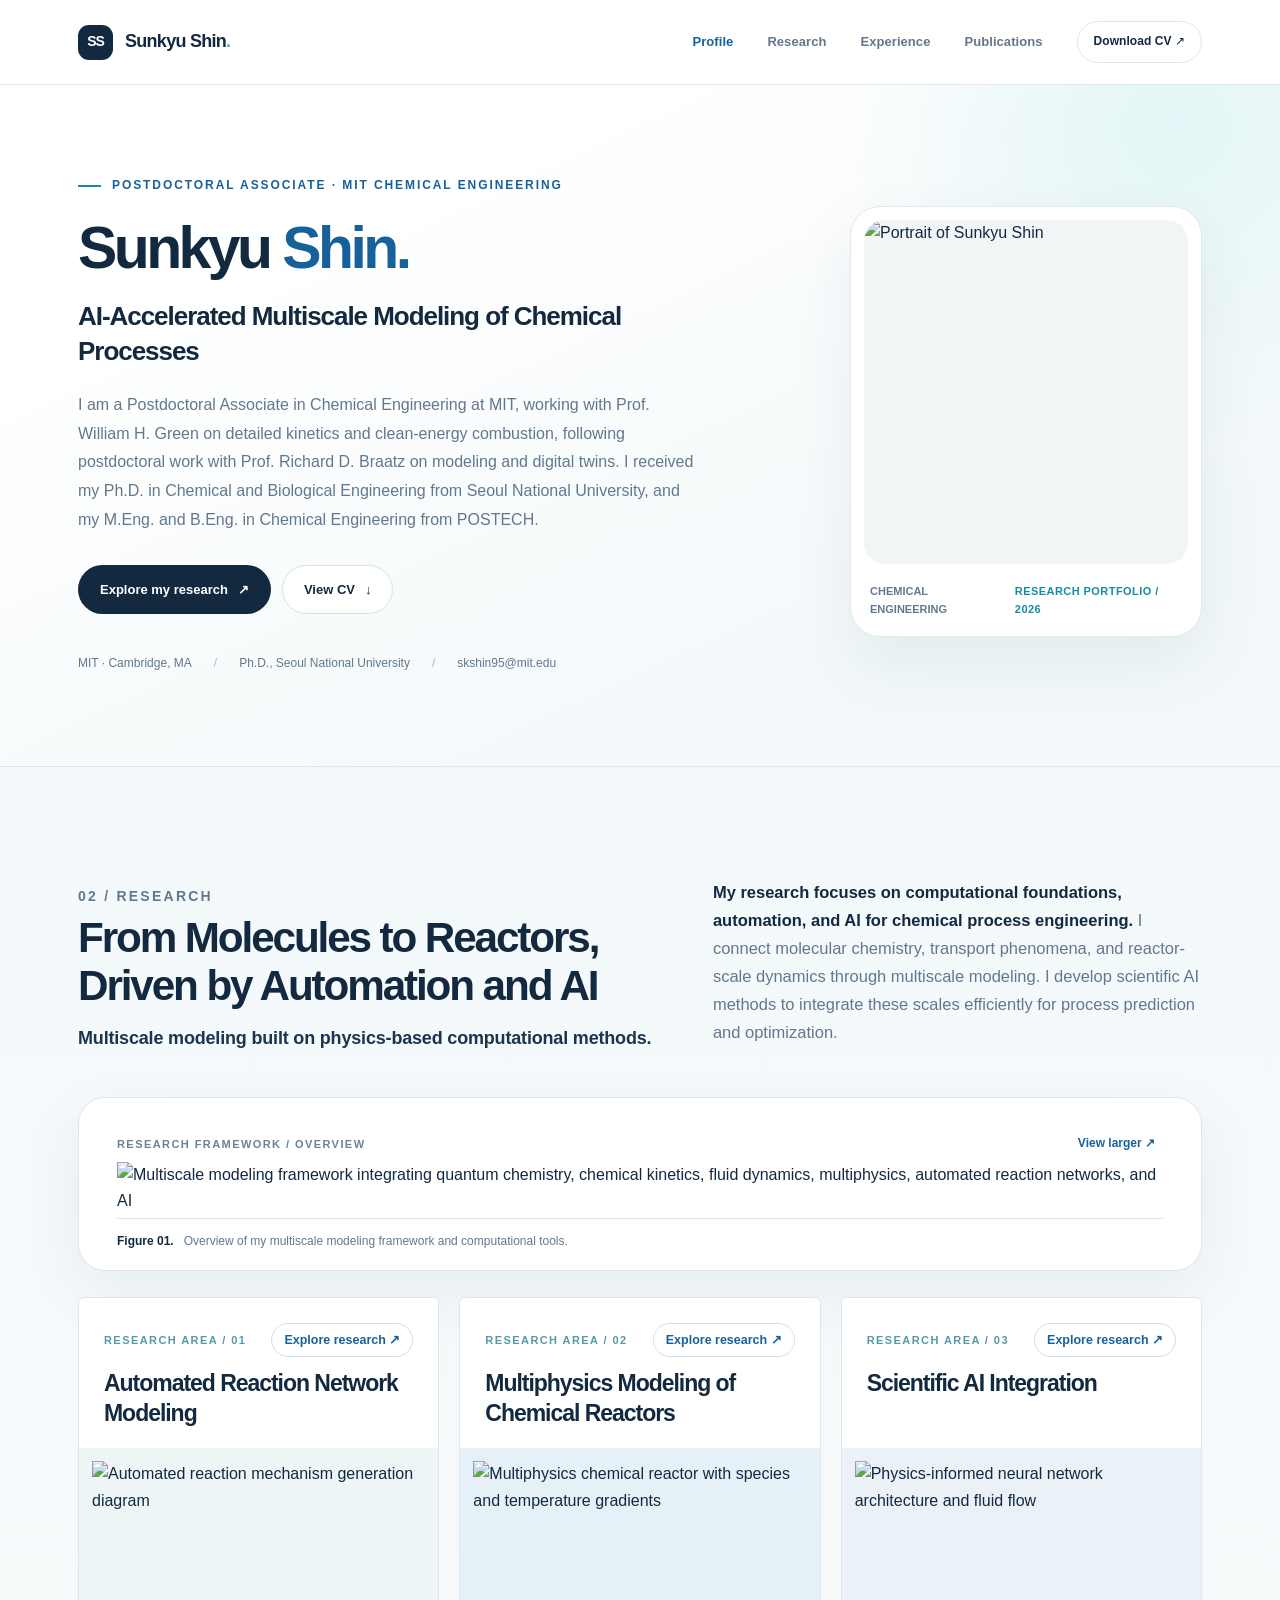
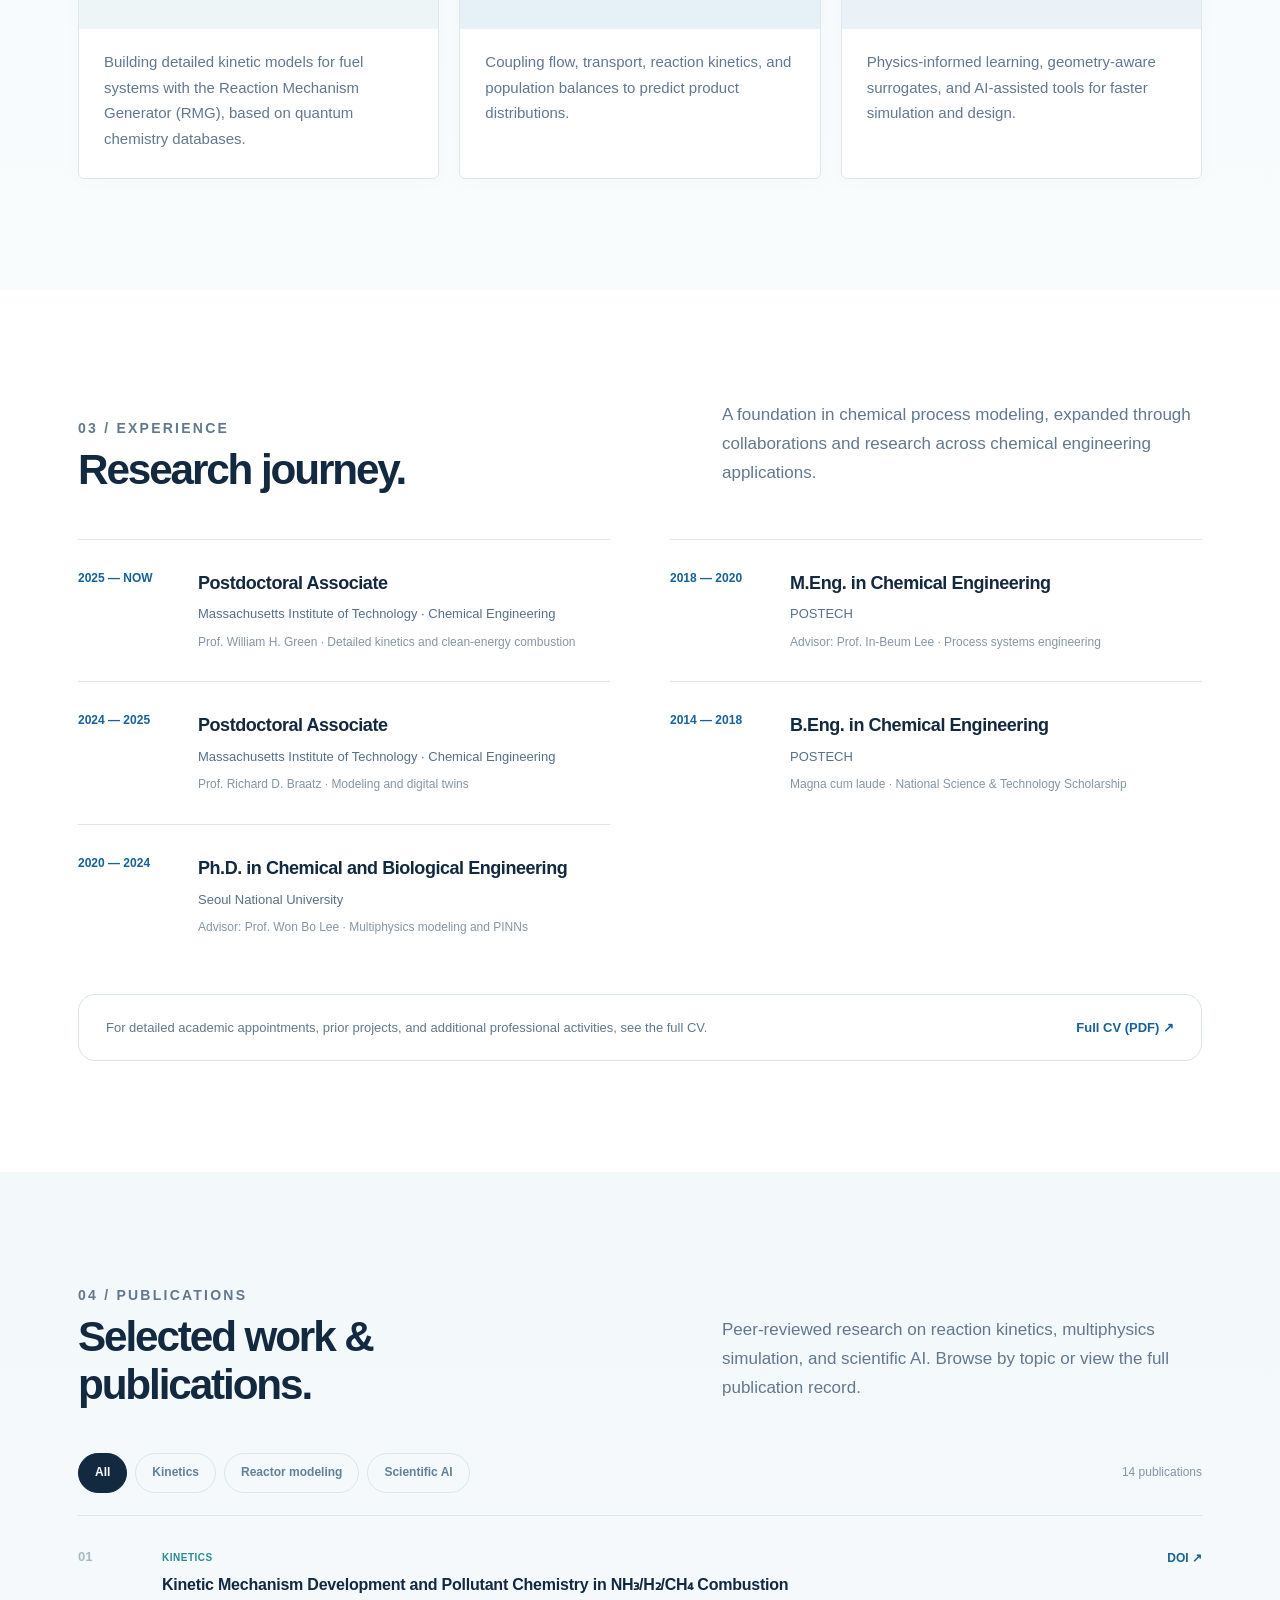
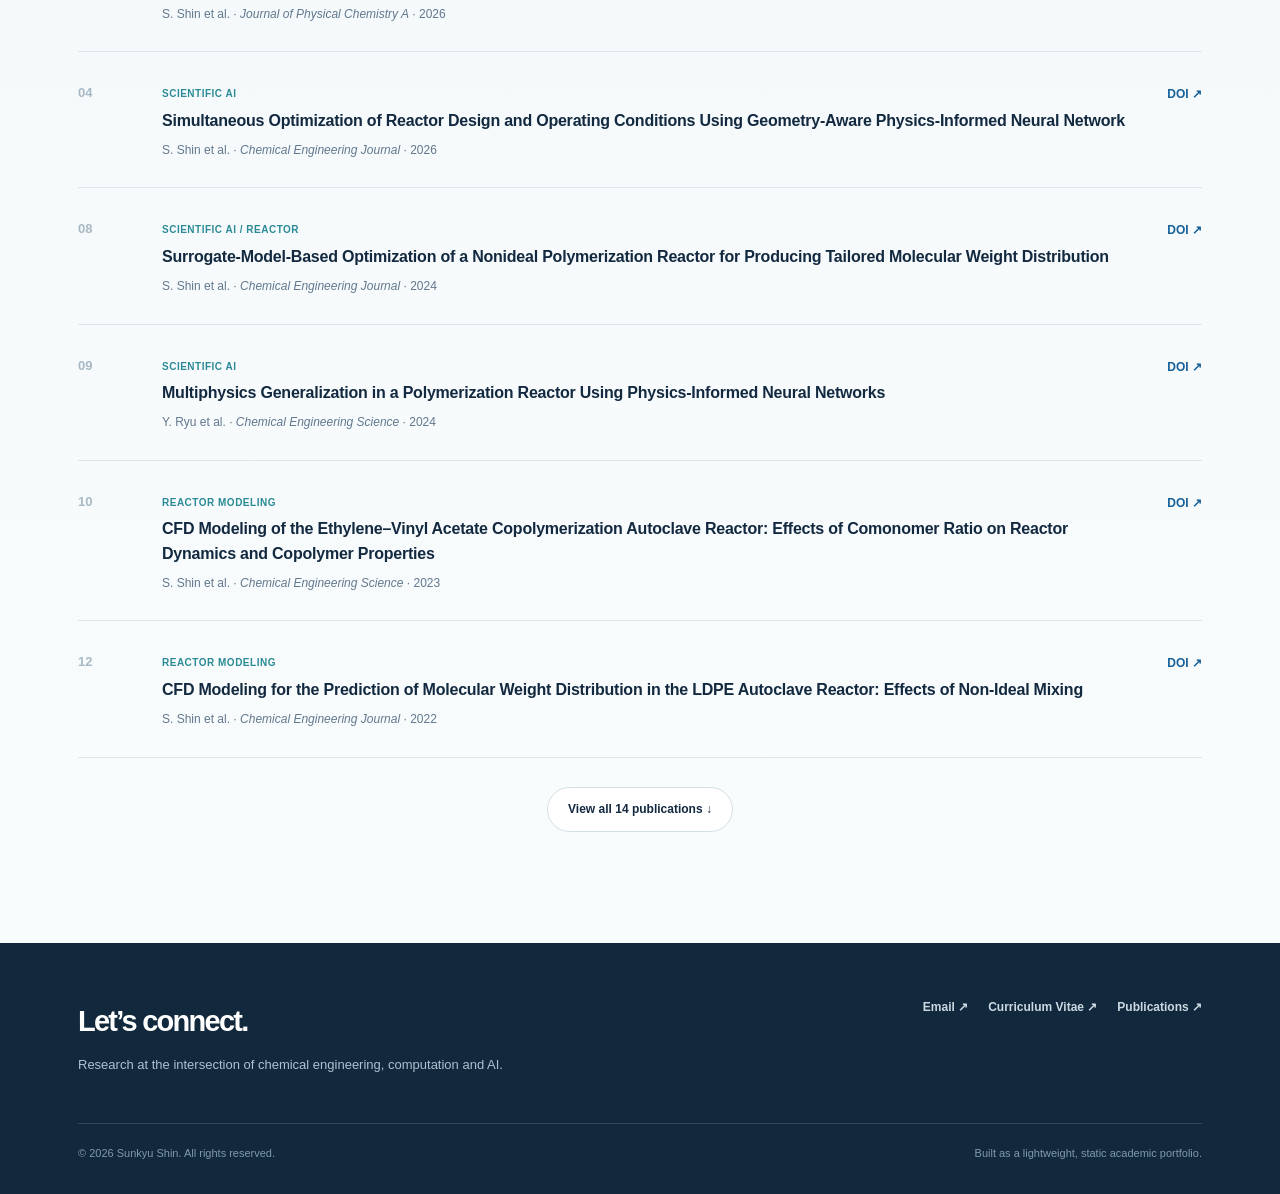
==== index.html @ c22b660a "Add pollutant prediction and reaction pathway analysis to ammonia application Co-Authored-By: Claude" ====
<!DOCTYPE html>
<html lang="en">
  <head>
    <meta charset="UTF-8">
    <meta name="viewport" content="width=device-width, initial-scale=1.0">
    <meta name="theme-color" content="#ffffff">
    <meta name="description" content="Sunkyu Shin - chemical engineering postdoctoral researcher at MIT. Multiscale modeling, kinetics, reactors, physics-informed AI.">
    <title>Research Portfolio | Sunkyu Shin</title>
    <link rel="icon" type="image/svg+xml" href="assets/favicon.svg">
    <link rel="stylesheet" href="css/style.css?v=20261022d">
  </head>
  <body>
    <header class="site-header">
      <div class="shell nav-wrap">
        <a href="index.html#profile" class="brand" aria-label="Sunkyu Shin - home">
          <span class="brand-mark">
            SS
          </span>
          <span>Sunkyu Shin<span style="color:#65a5b2">.</span></span>
        </a>
        <button class="menu-btn" aria-label="Open navigation" aria-expanded="false" aria-controls="main-nav">
          ☰
        </button>
        <nav class="header-nav" id="main-nav" aria-label="Main navigation">
          <a href="#profile" aria-label="Profile">Profile</a>
          <a href="#research" aria-label="Research">Research</a>
          <a href="#experience" aria-label="Experience">Experience</a>
          <a href="#publications" aria-label="Publications">Publications</a>
          <a class="nav-ext" href="assets/Sunkyu_Shin_CV.pdf" target="_blank" rel="noopener">Download CV ↗</a>
        </nav>
      </div>
    </header>
    <main>
      <section class="hero" id="profile">
        <div class="shell hero-grid">
          <div class="hero-content reveal">
            <div class="eyebrow">Postdoctoral Associate · MIT Chemical Engineering</div>
            <h1>Sunkyu <span>Shin.</span></h1>
            <p class="hero-subtitle">AI-Accelerated Multiscale Modeling of Chemical Processes</p>
            <p class="hero-summary">I am a Postdoctoral Associate in Chemical Engineering at MIT, working with Prof. William H. Green on detailed kinetics and clean-energy combustion, following postdoctoral work with Prof. Richard D. Braatz on modeling and digital twins. I received my Ph.D. in Chemical and Biological Engineering from Seoul National University, and my M.Eng. and B.Eng. in Chemical Engineering from POSTECH.</p>
            <div class="hero-actions">
              <a class="btn btn-primary" href="#research">Explore my research <span aria-hidden="true">↗</span></a>
              <a class="btn btn-secondary" href="assets/Sunkyu_Shin_CV.pdf" target="_blank" rel="noopener">View CV <span aria-hidden="true">↓</span></a>
            </div>
            <div class="hero-bottom">
              <span>MIT · Cambridge, MA</span>
              <span>Ph.D., Seoul National University</span>
              <span><a href="mailto:skshin95@mit.edu">skshin95@mit.edu</a></span>
            </div>
          </div>
          <div class="profile-frame reveal">
            <img src="assets/profile.jpg" alt="Portrait of Sunkyu Shin">
            <div class="profile-plate">
              <span>CHEMICAL ENGINEERING</span>
              <strong>RESEARCH PORTFOLIO / 2026</strong>
            </div>
          </div>
        </div>
      </section>
      <section class="section section-mist" id="research">
        <div class="shell">
          <div class="section-head research-head reveal">
            <div>
              <p class="section-kicker">02 / Research</p>
              <h2>From Molecules to Reactors,<br>Driven by Automation and AI</h2>
              <p class="section-subtitle">Multiscale modeling built on physics-based computational methods.</p>
            </div>
            <p><strong>My research focuses on computational foundations, automation, and AI for chemical process engineering.</strong> I connect molecular chemistry, transport phenomena, and reactor-scale dynamics through multiscale modeling. I develop scientific AI methods to integrate these scales efficiently for process prediction and optimization.</p>
          </div>
          <div class="framework-panel reveal">
            <div class="framework-top">
              <span>Research framework / Overview</span>
              <button class="zoom-figure" type="button" aria-label="Enlarge research framework figure">View larger ↗</button>
            </div>
            <img src="assets/research-framework.png" alt="Multiscale modeling framework integrating quantum chemistry, chemical kinetics, fluid dynamics, multiphysics, automated reaction networks, and AI" loading="lazy">
            <div class="framework-caption">
              <b>Figure 01.</b>
              <span>Overview of my multiscale modeling framework and computational tools.</span>
            </div>
          </div>
          <div class="research-grid">
            <a class="research-card reveal" href="research-kinetics.html">
              <div class="research-card-head">
                <div class="card-top">
                  <span class="area-number">RESEARCH AREA / 01</span>
                  <span class="card-link">Explore research <span aria-hidden="true">↗</span></span>
                </div>
                <h3>Automated Reaction Network Modeling</h3>
              </div>
              <div class="research-art">
                <img src="assets/kinetics-thumb.png?v=20261017" alt="Automated reaction mechanism generation diagram" loading="lazy">
              </div>
              <div class="research-card-content">
                <p>Building detailed kinetic models for fuel systems with the Reaction Mechanism Generator (RMG), based on quantum chemistry databases.</p>
              </div>
            </a>
            <a class="research-card reveal" href="research-reactors.html">
              <div class="research-card-head">
                <div class="card-top">
                  <span class="area-number">RESEARCH AREA / 02</span>
                  <span class="card-link">Explore research <span aria-hidden="true">↗</span></span>
                </div>
                <h3>Multiphysics Modeling of Chemical Reactors</h3>
              </div>
              <div class="research-art reactor">
                <img src="assets/reactor-thumb.png?v=20261017" alt="Multiphysics chemical reactor with species and temperature gradients" loading="lazy">
              </div>
              <div class="research-card-content">
                <p>Coupling flow, transport, reaction kinetics, and population balances to predict product distributions.</p>
              </div>
            </a>
            <a class="research-card reveal" href="research-ai.html">
              <div class="research-card-head">
                <div class="card-top">
                  <span class="area-number">RESEARCH AREA / 03</span>
                  <span class="card-link">Explore research <span aria-hidden="true">↗</span></span>
                </div>
                <h3>Scientific AI Integration</h3>
              </div>
              <div class="research-art ai">
                <img src="assets/ai-thumb.png" alt="Physics-informed neural network architecture and fluid flow" loading="lazy">
              </div>
              <div class="research-card-content">
                <p>Physics-informed learning, geometry-aware surrogates, and AI-assisted tools for faster simulation and design.</p>
              </div>
            </a>
          </div>
        </div>
      </section>
      <section class="section section-white" id="experience">
        <div class="shell">
          <div class="section-head reveal">
            <div>
              <p class="section-kicker">03 / Experience</p>
              <h2>Research journey.</h2>
            </div>
            <p>A foundation in chemical process modeling, expanded through collaborations and research across chemical engineering applications.</p>
          </div>
          <div class="timeline">
            <div>
              <article class="timeline-entry reveal">
                <div class="timeline-year">2025 — NOW</div>
                <div>
                  <h3 class="timeline-title">Postdoctoral Associate</h3>
                  <p class="timeline-place">Massachusetts Institute of Technology · Chemical Engineering</p>
                  <p class="timeline-detail">Prof. William H. Green · Detailed kinetics and clean-energy combustion</p>
                </div>
              </article>
              <article class="timeline-entry reveal">
                <div class="timeline-year">2024 — 2025</div>
                <div>
                  <h3 class="timeline-title">Postdoctoral Associate</h3>
                  <p class="timeline-place">Massachusetts Institute of Technology · Chemical Engineering</p>
                  <p class="timeline-detail">Prof. Richard D. Braatz · Modeling and digital twins</p>
                </div>
              </article>
              <article class="timeline-entry reveal">
                <div class="timeline-year">2020 — 2024</div>
                <div>
                  <h3 class="timeline-title">Ph.D. in Chemical and Biological Engineering</h3>
                  <p class="timeline-place">Seoul National University</p>
                  <p class="timeline-detail">Advisor: Prof. Won Bo Lee · Multiphysics modeling and PINNs</p>
                </div>
              </article>
            </div>
            <div>
              <article class="timeline-entry reveal">
                <div class="timeline-year">2018 — 2020</div>
                <div>
                  <h3 class="timeline-title">M.Eng. in Chemical Engineering</h3>
                  <p class="timeline-place">POSTECH</p>
                  <p class="timeline-detail">Advisor: Prof. In-Beum Lee · Process systems engineering</p>
                </div>
              </article>
              <article class="timeline-entry reveal">
                <div class="timeline-year">2014 — 2018</div>
                <div>
                  <h3 class="timeline-title">B.Eng. in Chemical Engineering</h3>
                  <p class="timeline-place">POSTECH</p>
                  <p class="timeline-detail">Magna cum laude · National Science &amp; Technology Scholarship</p>
                </div>
              </article>
            </div>
          </div>
          <div class="timeline-note reveal">
            <p>For detailed academic appointments, prior projects, and additional professional activities, see the full CV.</p>
            <a class="text-link" href="assets/Sunkyu_Shin_CV.pdf" target="_blank" rel="noopener">Full CV (PDF) ↗</a>
          </div>
        </div>
      </section>
      <section class="section section-mist" id="publications">
        <div class="shell">
          <div class="section-head reveal">
            <div>
              <p class="section-kicker">04 / Publications</p>
              <h2>Selected work &amp;<br>publications.</h2>
            </div>
            <p>Peer-reviewed research on reaction kinetics, multiphysics simulation, and scientific AI. Browse by topic or view the full publication record.</p>
          </div>
          <div class="pub-toolbar reveal">
            <div class="pub-filters" aria-label="Filter publications">
              <button class="filter-btn active" data-filter="all" aria-pressed="true">All</button>
              <button class="filter-btn" data-filter="kinetics" aria-pressed="false">Kinetics</button>
              <button class="filter-btn" data-filter="reactor" aria-pressed="false">Reactor modeling</button>
              <button class="filter-btn" data-filter="ai" aria-pressed="false">Scientific AI</button>
            </div>
            <span class="pub-count">14 publications</span>
          </div>
          <div class="pub-list">
            <article class="publication" data-category="kinetics" data-featured="true">
              <div class="pub-n">01</div>
              <div>
                <div class="pub-topic">Kinetics</div>
                <h3 class="pub-title">Kinetic Mechanism Development and Pollutant Chemistry in NH₃/H₂/CH₄ Combustion</h3>
                <p class="pub-meta">S. Shin et al. · <em>Journal of Physical Chemistry A</em> · 2026</p>
              </div>
              <a class="pub-doi" href="https://doi.org/10.1021/acs.jpca.6c04337" target="_blank" rel="noopener noreferrer" aria-label="DOI for publication 1">DOI ↗</a>
            </article>
            <article class="publication" data-category="reactor" data-featured="false">
              <div class="pub-n">02</div>
              <div>
                <div class="pub-topic">Reactor modeling</div>
                <h3 class="pub-title">Understanding Size Distributions during Lipid Nanoparticle Manufacturing through Mechanistic Modeling</h3>
                <p class="pub-meta">S. Mukherjee et al. · <em>ACS Omega</em> · 2026</p>
              </div>
              <a class="pub-doi" href="https://doi.org/10.1021/acsomega.6c00100" target="_blank" rel="noopener noreferrer" aria-label="DOI for publication 2">DOI ↗</a>
            </article>
            <article class="publication" data-category="kinetics" data-featured="false">
              <div class="pub-n">03</div>
              <div>
                <div class="pub-topic">Kinetics</div>
                <h3 class="pub-title">Detailed Kinetic Model for Combustion of NH₃/H₂ Blends</h3>
                <p class="pub-meta">Y.-C. Kao et al. · <em>Physical Chemistry Chemical Physics</em> · 2026</p>
              </div>
              <a class="pub-doi" href="https://doi.org/10.1039/d5cp04149j" target="_blank" rel="noopener noreferrer" aria-label="DOI for publication 3">DOI ↗</a>
            </article>
            <article class="publication" data-category="ai" data-featured="true">
              <div class="pub-n">04</div>
              <div>
                <div class="pub-topic">Scientific AI</div>
                <h3 class="pub-title">Simultaneous Optimization of Reactor Design and Operating Conditions Using Geometry-Aware Physics-Informed Neural Network</h3>
                <p class="pub-meta">S. Shin et al. · <em>Chemical Engineering Journal</em> · 2026</p>
              </div>
              <a class="pub-doi" href="https://doi.org/10.1016/j.cej.2025.171870" target="_blank" rel="noopener noreferrer" aria-label="DOI for publication 4">DOI ↗</a>
            </article>
            <article class="publication" data-category="reactor" data-featured="false">
              <div class="pub-n">05</div>
              <div>
                <div class="pub-topic">Reactor modeling</div>
                <h3 class="pub-title">End-to-End Digital Twin Software for Continuous mRNA Manufacturing</h3>
                <p class="pub-meta">M. A. Shahab et al. · <em>International Journal of Pharmaceutics</em> · 2025</p>
              </div>
              <a class="pub-doi" href="https://doi.org/10.1016/j.ijpharm.2025.126301" target="_blank" rel="noopener noreferrer" aria-label="DOI for publication 5">DOI ↗</a>
            </article>
            <article class="publication" data-category="reactor" data-featured="false">
              <div class="pub-n">06</div>
              <div>
                <div class="pub-topic">Reactor modeling</div>
                <h3 class="pub-title">Mechanistic Modeling of Lipid Nanoparticle (LNP) Precipitation via Population Balance Equations (PBEs)</h3>
                <p class="pub-meta">S. Shin et al. · <em>Chemical Engineering Journal</em> · 2025</p>
              </div>
              <a class="pub-doi" href="https://doi.org/10.1016/j.cej.2025.167786" target="_blank" rel="noopener noreferrer" aria-label="DOI for publication 6">DOI ↗</a>
            </article>
            <article class="publication" data-category="reactor" data-featured="false">
              <div class="pub-n">07</div>
              <div>
                <div class="pub-topic">Reactor modeling</div>
                <h3 class="pub-title">Mechanistic Modeling of Lipid Nanoparticle Formation for the Delivery of Nucleic Acid Therapeutics</h3>
                <p class="pub-meta">P. K. Inguva et al. · <em>Biotechnology Advances</em> · 2025</p>
              </div>
              <a class="pub-doi" href="https://doi.org/10.1016/j.biotechadv.2025.108643" target="_blank" rel="noopener noreferrer" aria-label="DOI for publication 7">DOI ↗</a>
            </article>
            <article class="publication" data-category="ai reactor" data-featured="true">
              <div class="pub-n">08</div>
              <div>
                <div class="pub-topic">Scientific AI / Reactor</div>
                <h3 class="pub-title">Surrogate-Model-Based Optimization of a Nonideal Polymerization Reactor for Producing Tailored Molecular Weight Distribution</h3>
                <p class="pub-meta">S. Shin et al. · <em>Chemical Engineering Journal</em> · 2024</p>
              </div>
              <a class="pub-doi" href="https://doi.org/10.1016/j.cej.2024.152008" target="_blank" rel="noopener noreferrer" aria-label="DOI for publication 8">DOI ↗</a>
            </article>
            <article class="publication" data-category="ai" data-featured="true">
              <div class="pub-n">09</div>
              <div>
                <div class="pub-topic">Scientific AI</div>
                <h3 class="pub-title">Multiphysics Generalization in a Polymerization Reactor Using Physics-Informed Neural Networks</h3>
                <p class="pub-meta">Y. Ryu et al. · <em>Chemical Engineering Science</em> · 2024</p>
              </div>
              <a class="pub-doi" href="https://doi.org/10.1016/j.ces.2024.120385" target="_blank" rel="noopener noreferrer" aria-label="DOI for publication 9">DOI ↗</a>
            </article>
            <article class="publication" data-category="reactor" data-featured="true">
              <div class="pub-n">10</div>
              <div>
                <div class="pub-topic">Reactor modeling</div>
                <h3 class="pub-title">CFD Modeling of the Ethylene–Vinyl Acetate Copolymerization Autoclave Reactor: Effects of Comonomer Ratio on Reactor Dynamics and Copolymer Properties</h3>
                <p class="pub-meta">S. Shin et al. · <em>Chemical Engineering Science</em> · 2023</p>
              </div>
              <a class="pub-doi" href="https://doi.org/10.1016/j.ces.2022.118430" target="_blank" rel="noopener noreferrer" aria-label="DOI for publication 10">DOI ↗</a>
            </article>
            <article class="publication" data-category="systems" data-featured="false">
              <div class="pub-n">11</div>
              <div>
                <div class="pub-topic">Process systems</div>
                <h3 class="pub-title">Optimal Control of Polymer Grade Change in LDPE Autoclave Reactor Based on Nonlinear Model Predictive Control</h3>
                <p class="pub-meta">J. Park et al. · <em>ICCAS 2022</em> · 2022</p>
              </div>
              <span class="pub-doi">Conference</span>
            </article>
            <article class="publication" data-category="reactor" data-featured="true">
              <div class="pub-n">12</div>
              <div>
                <div class="pub-topic">Reactor modeling</div>
                <h3 class="pub-title">CFD Modeling for the Prediction of Molecular Weight Distribution in the LDPE Autoclave Reactor: Effects of Non-Ideal Mixing</h3>
                <p class="pub-meta">S. Shin et al. · <em>Chemical Engineering Journal</em> · 2022</p>
              </div>
              <a class="pub-doi" href="https://doi.org/10.1016/j.cej.2021.131829" target="_blank" rel="noopener noreferrer" aria-label="DOI for publication 12">DOI ↗</a>
            </article>
            <article class="publication" data-category="systems" data-featured="false">
              <div class="pub-n">13</div>
              <div>
                <div class="pub-topic">Process systems</div>
                <h3 class="pub-title">Techno-Economic Evaluation of Polygeneration System for Olefins and Power by Using Steel-Mill Off-Gases</h3>
                <p class="pub-meta">J.-K. Lee et al. · <em>Energy Conversion and Management</em> · 2020</p>
              </div>
              <a class="pub-doi" href="https://doi.org/10.1016/j.enconman.2020.113316" target="_blank" rel="noopener noreferrer" aria-label="DOI for publication 13">DOI ↗</a>
            </article>
            <article class="publication" data-category="systems" data-featured="false">
              <div class="pub-n">14</div>
              <div>
                <div class="pub-topic">Process systems</div>
                <h3 class="pub-title">Development and Techno-Economic Study of Methanol Production from Coke-Oven Gas Blended with Linz Donawitz Gas</h3>
                <p class="pub-meta">S. Shin et al. · <em>Energy</em> · 2020</p>
              </div>
              <a class="pub-doi" href="https://doi.org/10.1016/j.energy.2020.117506" target="_blank" rel="noopener noreferrer" aria-label="DOI for publication 14">DOI ↗</a>
            </article>
          </div>
          <div class="pub-actions">
            <button class="pub-more" type="button">View all 14 publications ↓</button>
          </div>
        </div>
      </section>
    </main>
    <div class="figure-modal" role="dialog" aria-label="Enlarged research overview" aria-hidden="true">
      <button class="modal-close" type="button" aria-label="Close enlarged figure">×</button>
      <img src="assets/research-framework.png" alt="Enlarged multiscale modeling framework">
    </div>
    <footer class="footer">
      <div class="shell">
        <div class="footer-grid">
          <div>
            <h3>Let’s connect.</h3>
            <p>Research at the intersection of chemical engineering, computation and AI.</p>
          </div>
          <div class="footer-links">
            <a href="mailto:skshin95@mit.edu">Email ↗</a>
            <a href="assets/Sunkyu_Shin_CV.pdf" target="_blank" rel="noopener">Curriculum Vitae ↗</a>
            <a href="index.html#publications">Publications ↗</a>
          </div>
        </div>
        <div class="footer-floor">
          <span>© 2026 Sunkyu Shin. All rights reserved.</span>
          <span>Built as a lightweight, static academic portfolio.</span>
        </div>
      </div>
    </footer>
    <script src="js/site.js?v=20261022d" defer></script>
  </body>
</html>
---- css/style.css ----
:root {
  --ink: #132940;
  --ink-2: #1b3551;
  --muted: #62788e;
  --line: #dce7ed;
  --accent: #17619b;
  --accent-2: #168ca5;
  --aqua: #dcf4f2;
  --paper: #ffffff;
  --base: #f8fbfc;
  --tint: #edf4f7;
  --radius: 22px;
  --shadow: 0 24px 64px rgba(26,55,83,.07);
  --font: Inter,ui-sans-serif,-apple-system,BlinkMacSystemFont,"Segoe UI",Roboto,Arial,sans-serif;
}

* {
  box-sizing: border-box;
}

html {
  scroll-behavior: smooth;
  scroll-padding-top: 95px;
}

body {
  font-family: var(--font);
  color: var(--ink);
  background: var(--base);
  margin: 0;
  line-height: 1.65;
  -webkit-font-smoothing: antialiased;
}

::selection {
  background: #b9e1f0;
  color: var(--ink);
}

img {
  max-width: 100%;
  display: block;
}

a {
  color: inherit;
  text-decoration: none;
}

button {
  font: inherit;
}

button,
a {
  -webkit-tap-highlight-color: transparent;
}

button:focus-visible,
a:focus-visible {
  outline: 3px solid #47abc4;
  outline-offset: 4px;
}

.shell {
  max-width: 1216px;
  margin: 0 auto;
  padding: 0 46px;
}

.thin-shell {
  max-width: 1000px;
  margin: auto;
}

.site-header {
  position: sticky;
  top: 0;
  z-index: 50;
  border-bottom: 1px solid rgba(210,225,234,.7);
  background: rgba(255,255,255,.9);
  backdrop-filter: blur(20px);
  -webkit-backdrop-filter: blur(20px);
}

.nav-wrap {
  min-height: 84px;
  display: flex;
  align-items: center;
  justify-content: space-between;
  gap: 30px;
}

.brand {
  display: flex;
  align-items: center;
  gap: 12px;
  white-space: nowrap;
  font-size: 18px;
  letter-spacing: -.04em;
  font-weight: 750;
}

.brand-mark {
  width: 35px;
  height: 35px;
  border-radius: 11px;
  background: var(--ink);
  color: #fff;
  display: grid;
  place-items: center;
  font-size: 14px;
  letter-spacing: -.08em;
}

.header-nav {
  display: flex;
  align-items: center;
  gap: 34px;
}

.header-nav>a {
  font-weight: 560;
  font-size: 13px;
  letter-spacing: .005em;
  color: #65768a;
  transition: color .2s;
}

.header-nav>a:hover,
.header-nav>a.active {
  color: var(--accent);
}

.header-nav>a.active {
  font-weight: 740;
}

.nav-ext {
  border: 1px solid var(--line);
  background: #fff;
  border-radius: 99px;
  padding: 10px 16px!important;
  font-size: 12px!important;
  color: var(--ink)!important;
}

.menu-btn {
  display: none;
  appearance: none;
  background: none;
  border: 1px solid var(--line);
  border-radius: 10px;
  width: 42px;
  height: 40px;
  align-items: center;
  justify-content: center;
  font-size: 23px;
  cursor: pointer;
}

.hero {
  position: relative;
  overflow: hidden;
  padding: 84px 0 92px;
  background: linear-gradient(155deg,#fff 22%,#f2f8fa 78%);
  border-bottom: 1px solid var(--line);
}

.hero:before {
  content: "";
  position: absolute;
  width: 660px;
  height: 660px;
  right: -225px;
  top: -290px;
  border-radius: 50%;
  background: radial-gradient(circle,#e3f5f6,transparent 70%);
  pointer-events: none;
}

.hero-grid {
  position: relative;
  display: grid;
  grid-template-columns: 1.36fr .78fr;
  gap: 80px;
  align-items: center;
}

.eyebrow {
  display: inline-flex;
  align-items: center;
  gap: 11px;
  color: var(--accent);
  font-size: 12px;
  letter-spacing: .16em;
  font-weight: 790;
  text-transform: uppercase;
}

.eyebrow:before {
  content: "";
  width: 23px;
  height: 2px;
  background: var(--accent-2);
  display: inline-block;
}

.hero h1 {
  font-size: clamp(44px,4.6vw,62px);
  letter-spacing: -.06em;
  font-weight: 800;
  line-height: 1.03;
  margin: 22px 0 20px;
}

.hero h1 span {
  display: inline;
  color: var(--accent);
}

.hero-subtitle {
  font-size: clamp(20px,2.1vw,26px);
  letter-spacing: -.04em;
  font-weight: 630;
  line-height: 1.35;
  max-width: 680px;
  margin: 0 0 22px;
}

.hero-summary {
  color: var(--muted);
  font-size: 16px;
  max-width: 620px;
  line-height: 1.8;
  margin: 0 0 30px;
}

.hero-actions {
  display: flex;
  flex-wrap: wrap;
  align-items: center;
  gap: 11px;
}

.btn {
  display: inline-flex;
  align-items: center;
  justify-content: center;
  gap: 10px;
  padding: 13px 21px;
  border-radius: 99px;
  font-weight: 680;
  font-size: 13px;
  border: 1px solid transparent;
  transition: transform .2s,background .2s,box-shadow .2s;
  cursor: pointer;
}

.btn:hover {
  transform: translateY(-2px);
}

.btn-primary {
  background: var(--ink);
  color: white;
}

.btn-primary:hover {
  background: #265271;
  box-shadow: 0 13px 24px #1a496820;
}

.btn-secondary {
  background: white;
  color: var(--ink);
  border-color: #d6e2e9;
}

.btn-secondary:hover {
  border-color: #9db9cb;
}

.profile-frame {
  position: relative;
  justify-self: end;
  width: 100%;
  max-width: 352px;
  border: 1px solid #e2e9e9;
  padding: 13px;
  background: white;
  border-radius: 30px;
  box-shadow: var(--shadow);
  transform: rotate(1deg);
}

.profile-frame:after {
  content: "";
  z-index: -1;
  position: absolute;
  inset: 22px -25px -26px 24px;
  border: 1px solid #bfdcd8;
  border-radius: 34px;
  transform: rotate(5deg);
}

.profile-frame img {
  aspect-ratio: 1/1.06;
  object-fit: cover;
  object-position: center 20%;
  width: 100%;
  border-radius: 21px;
  background: #f1f5f6;
}

.profile-plate {
  display: flex;
  justify-content: space-between;
  align-items: center;
  gap: 12px;
  font-size: 11px;
  padding: 18px 6px 5px;
  color: var(--muted);
  font-weight: 640;
}

.profile-plate strong {
  color: var(--accent-2);
  letter-spacing: .04em;
}

.hero-bottom {
  display: flex;
  gap: 22px;
  flex-wrap: wrap;
  margin-top: 40px;
  font-size: 12px;
  color: var(--muted);
}

.hero-bottom a:hover {
  color: var(--accent);
}

.hero-bottom span+span:before {
  content: "/";
  display: inline-block;
  margin-right: 22px;
  color: #a8bec9;
}

.section {
  padding: 111px 0;
}

.section-white {
  background: #fff;
}

.section-mist {
  background: linear-gradient(180deg,#f3f8fa 0%,#f9fcfd 100%);
}

.section-kicker {
  font-size: 11px;
  letter-spacing: .16em;
  text-transform: uppercase;
  font-weight: 850;
  color: var(--accent-2);
  margin: 0 0 18px;
}

.section-head {
  display: flex;
  justify-content: space-between;
  align-items: end;
  gap: 32px;
  margin-bottom: 45px;
}

.section-head h2,
.page-lead h1 {
  font-size: clamp(35px,4.2vw,59px);
  line-height: 1.13;
  letter-spacing: -.065em;
  margin: 0;
  font-weight: 780;
}

.section-head h2 {
  font-size: clamp(32px,3.3vw,46px);
  letter-spacing: -.05em;
}

.section-head > p {
  color: var(--muted);
  max-width: 480px;
  margin: 0 0 6px;
  font-size: 17px;
  line-height: 1.7;
}

.section-head > p strong {
  color: var(--ink);
  font-weight: 650;
}

.section-head .section-kicker {
  font-size: 14px;
  color: var(--muted);
  margin: 0 0 4px;
  line-height: 1.85;
}

.section-subtitle {
  font-size: 18px;
  line-height: 1.5;
  color: var(--ink-2);
  font-weight: 560;
  letter-spacing: -.01em;
  margin: 16px 0 0;
}

.research-head {
  display: grid;
  grid-template-columns: minmax(0,1.2fr) minmax(0,1fr);
  gap: 48px;
}

.research-head > p {
  max-width: none;
  font-size: 16.5px;
}

.text-link {
  font-weight: 700;
  color: var(--accent);
  font-size: 13px;
  display: inline-flex;
  gap: 7px;
  align-items: center;
}

.text-link:hover {
  text-decoration: underline;
  text-underline-offset: 5px;
}

.framework-panel {
  background: #fff;
  border: 1px solid var(--line);
  border-radius: 27px;
  box-shadow: var(--shadow);
  padding: 28px 38px 18px;
  margin: 32px 0 26px;
  overflow: hidden;
}

.framework-panel img {
  width: 100%;
  max-height: 730px;
  object-fit: contain;
}

.framework-top {
  display: flex;
  justify-content: space-between;
  align-items: center;
  font-size: 11px;
  letter-spacing: .13em;
  color: #698398;
  font-weight: 800;
  text-transform: uppercase;
}

.zoom-figure {
  background: transparent;
  border: 0;
  color: var(--accent);
  font: inherit;
  font-size: 12px;
  cursor: pointer;
  letter-spacing: 0;
  text-transform: none;
  font-weight: 760;
  padding: 8px;
}

.framework-caption {
  border-top: 1px solid var(--line);
  padding-top: 13px;
  color: var(--muted);
  font-size: 12px;
  margin-top: 3px;
  display: flex;
  gap: 10px;
}

.framework-caption b {
  color: var(--ink);
}

.research-grid {
  display: grid;
  grid-template-columns: repeat(3,minmax(0,1fr));
  gap: 20px;
}

.research-card {
  min-height: 440px;
  background: #fff;
  border: 1px solid #dce8ec;
  border-radius: 6px;
  overflow: hidden;
  position: relative;
  box-shadow: 0 4px 19px rgba(35,73,89,.02);
  display: flex;
  flex-direction: column;
  transition: transform .23s,box-shadow .23s,border-color .23s;
}

@supports (grid-template-rows: subgrid) {
  /* line up the images across cards even when titles wrap differently */
  .research-card {
    display: grid;
    grid-row: span 3;
    grid-template-rows: subgrid;
    row-gap: 0;
  }
}

.research-card:hover {
  transform: translateY(-7px);
  box-shadow: 0 23px 48px rgba(21,66,99,.11);
  border-color: #b8d3df;
}

.card-top {
  display: flex;
  justify-content: space-between;
  align-items: center;
  gap: 10px;
}

.card-link {
  flex-shrink: 0;
  font-size: 12.5px;
  font-weight: 760;
  color: var(--accent);
  border: 1px solid #cce0e5;
  border-radius: 999px;
  padding: 6px 12px;
  background: #fff;
  transition: background .2s,color .2s,border-color .2s;
}

.research-card:hover .card-link {
  background: var(--ink);
  color: #fff;
  border-color: var(--ink);
}

.research-card-head {
  padding: 25px 25px 20px;
}

.research-art {
  height: 181px;
  background: #edf5f6;
  display: flex;
  align-items: center;
  justify-content: center;
  position: relative;
  overflow: hidden;
}

.research-art img {
  height: 100%;
  width: 100%;
  object-fit: contain;
  padding: 13px;
}

.research-art.reactor {
  background: #e6f1f7;
}

.research-art.ai {
  background: #eaf1f7;
}

.research-card-content {
  padding: 20px 25px 27px;
  flex: 1;
  display: flex;
  flex-direction: column;
}

.area-number {
  letter-spacing: .13em;
  color: #5899a7;
  font-size: 11px;
  font-weight: 800;
}

.research-card h3 {
  font-size: 23px;
  letter-spacing: -.045em;
  line-height: 1.28;
  margin: 12px 0 0;
}

.research-card p {
  font-size: 15px;
  color: var(--muted);
  margin: 0;
  line-height: 1.7;
}

.card-arrow {
  margin-top: auto;
  display: flex;
  align-items: center;
  justify-content: space-between;
  font-size: 12px;
  font-weight: 760;
  color: var(--accent);
}

.arrow-circle {
  width: 36px;
  height: 36px;
  border: 1px solid #cce0e5;
  border-radius: 100%;
  display: grid;
  place-items: center;
  font-size: 19px;
  background: #fff;
}

.research-card:hover .arrow-circle {
  background: var(--ink);
  color: #fff;
  border-color: var(--ink);
}

.pillrow {
  display: flex;
  flex-wrap: wrap;
  gap: 9px;
}

.pill {
  font-size: 11px;
  letter-spacing: .01em;
  font-weight: 700;
  color: #346781;
  background: #eaf3f5;
  border: 1px solid #d4e6e9;
  border-radius: 50px;
  padding: 8px 12px;
}

.timeline {
  display: grid;
  grid-template-columns: 1fr 1fr;
  gap: 0 60px;
}

.timeline-entry {
  display: grid;
  grid-template-columns: 100px 1fr;
  gap: 20px;
  border-top: 1px solid var(--line);
  padding: 29px 0;
}

.timeline-year {
  font-size: 12px;
  font-weight: 740;
  color: var(--accent);
}

.timeline-title {
  font-size: 18px;
  letter-spacing: -.025em;
  font-weight: 760;
  margin: 0 0 6px;
}

.timeline-place {
  font-size: 13px;
  color: #577086;
  line-height: 1.55;
  margin: 0;
}

.timeline-detail {
  font-size: 12px;
  color: #8496a5;
  margin: 8px 0 0;
}

.timeline-note {
  margin-top: 27px;
  border: 1px solid #d5e5e8;
  background: white;
  border-radius: 17px;
  padding: 22px 27px;
  display: flex;
  justify-content: space-between;
  gap: 20px;
  align-items: center;
}

.timeline-note p {
  margin: 0;
  font-size: 13px;
  color: var(--muted);
}

.pub-toolbar {
  display: flex;
  justify-content: space-between;
  align-items: center;
  gap: 30px;
  margin: 33px 0 22px;
}

.pub-filters {
  display: flex;
  flex-wrap: wrap;
  gap: 8px;
}

.filter-btn {
  background: transparent;
  border: 1px solid #dce6ec;
  border-radius: 99px;
  padding: 9px 16px;
  font-size: 12px;
  font-weight: 690;
  color: #628097;
  cursor: pointer;
}

.filter-btn.active {
  background: var(--ink);
  color: #fff;
  border-color: var(--ink);
}

.pub-count {
  white-space: nowrap;
  color: #8396a5;
  font-size: 12px;
}

.pub-list {
  border-top: 1px solid var(--line);
}

.publication {
  display: grid;
  grid-template-columns: 61px 1fr auto;
  gap: 23px;
  align-items: start;
  border-bottom: 1px solid var(--line);
  padding: 27px 0;
  transition: background .2s;
}

.publication[hidden] {
  display: none;
}

.pub-n {
  font-weight: 740;
  color: #a7b9c4;
  font-size: 13px;
  padding-top: 3px;
}

.pub-title {
  font-size: 16px;
  font-weight: 720;
  line-height: 1.55;
  letter-spacing: -.014em;
  margin: 0 0 7px;
}

.pub-meta {
  color: var(--muted);
  font-size: 12px;
  line-height: 1.65;
  margin: 0;
}

.pub-doi {
  font-size: 12px;
  font-weight: 760;
  color: var(--accent);
  padding-top: 6px;
  white-space: nowrap;
}

.pub-doi:hover {
  text-decoration: underline;
}

.pub-topic {
  display: inline-block;
  color: #2a8a95;
  font-size: 10px;
  font-weight: 770;
  letter-spacing: .05em;
  text-transform: uppercase;
  margin-bottom: 6px;
}

.pub-actions {
  display: flex;
  justify-content: center;
  margin-top: 29px;
}

.pub-more {
  background: #fff;
  border: 1px solid #d4e0e6;
  padding: 12px 20px;
  border-radius: 99px;
  color: var(--ink);
  font-weight: 700;
  font-size: 12px;
  cursor: pointer;
}

.pub-more:hover {
  background: var(--tint);
}

.publication.is-collapsed {
  display: none;
}

.footer {
  background: #12283d;
  color: white;
  padding: 55px 0 32px;
}

.footer-grid {
  display: flex;
  justify-content: space-between;
  align-items: start;
  gap: 45px;
}

.footer h3 {
  font-size: 29px;
  letter-spacing: -.06em;
  margin: 0 0 8px;
}

.footer p {
  color: #afc1d0;
  font-size: 13px;
  margin: 0;
}

.footer-links {
  display: flex;
  gap: 20px;
  flex-wrap: wrap;
  font-size: 12px;
  font-weight: 600;
  color: #cad9e2;
}

.footer-links a:hover {
  color: white;
  text-decoration: underline;
}

.footer-floor {
  border-top: 1px solid #31475a;
  margin-top: 47px;
  padding-top: 20px;
  color: #819aaa;
  font-size: 11px;
  display: flex;
  justify-content: space-between;
  gap: 20px;
}

/* Research detail pages */

.detail-hero {
  padding: 84px 0 73px;
  background: linear-gradient(135deg,#fff,#edf6f8);
  border-bottom: 1px solid var(--line);
}

.breadcrumb {
  font-size: 12px;
  color: #71899b;
  display: flex;
  gap: 10px;
  align-items: center;
  margin-bottom: 45px;
}

.breadcrumb a:hover {
  color: var(--accent);
}

.breadcrumb span {
  color: #c4d1d9;
}

.page-lead {
  max-width: 850px;
}

.page-lead h1 {
  font-size: clamp(32px,3.6vw,48px);
  letter-spacing: -.045em;
  line-height: 1.15;
  max-width: 900px;
  margin: 18px 0 22px;
}

.page-lead>p {
  font-size: 18px;
  line-height: 1.85;
  color: #5c778a;
  max-width: 760px;
  margin: 0 0 30px;
}

.detail-figure {
  margin-top: 96px;
}

.shell > .detail-figure:first-child {
  margin-top: 0;
}

.detail-figure .section-head h2 {
  font-size: 34px;
  letter-spacing: -.05em;
  line-height: 1.2;
}

.approach-stack .section-kicker {
  font-size: 14px;
  color: var(--muted);
  margin: 0 0 4px;
  line-height: 1.85;
}

.approach-stack h2 {
  font-size: 34px;
  letter-spacing: -.05em;
  line-height: 1.2;
  margin: 0;
}

.approach-stack .framework-panel img {
  max-width: 900px;
  margin: 0 auto;
}

.approach-stack > p:not(.section-kicker) {
  color: var(--muted);
  font-size: 17px;
  line-height: 1.7;
  max-width: 820px;
  margin: 0 0 14px;
}

.detail-figure .section-head {
  margin-bottom: 0;
}

.concept-figure {
  max-width: 760px;
  margin: 0 auto 22px;
  padding-bottom: 22px;
  border-bottom: 1px solid var(--line);
}

.fig-center {
  max-width: 685px;
  margin: 0 auto;
}

.network-row {
  display: grid;
  grid-template-columns: minmax(0,1.5fr) minmax(0,1fr);
  align-items: center;
  margin-top: 24px;
  padding-top: 22px;
  border-top: 1px solid var(--line);
}

.network-row .network-embed {
  height: auto;
  aspect-ratio: 1/1;
}

.network-embed {
  position: relative;
  height: 560px;
  border-radius: 14px;
  overflow: hidden;
  background: #101725;
}

.network-embed iframe {
  display: block;
  width: 100%;
  height: 100%;
  border: 0;
}

.network-overlay {
  position: absolute;
  inset: 0;
  display: grid;
  place-items: center;
  border: 0;
  cursor: pointer;
  background: rgba(16,23,37,.28);
  color: #fff;
  font: inherit;
  font-size: 15px;
  font-weight: 700;
  letter-spacing: .01em;
  text-shadow: 0 1px 3px rgba(0,0,0,.6);
}

.network-overlay:hover {
  background: rgba(16,23,37,.12);
}

.network-embed.active .network-overlay {
  display: none;
}

.vortex-demo {
  margin-top: 22px;
  padding: 18px 20px 20px;
  background: #f4f6f8;
  border-radius: 14px;
}

.vortex-title {
  margin: 0 0 14px;
  font-size: 15px;
  color: var(--ink);
}

.vortex-row {
  display: grid;
  grid-template-columns: repeat(3,minmax(0,1fr));
  gap: 16px;
}

.vortex-panel {
  display: flex;
  flex-direction: column;
  align-items: center;
  gap: 8px;
}

.vortex-panel img {
  width: 100%;
  border-radius: 6px;
}

.vortex-panel span {
  font-size: 14px;
  font-weight: 700;
  color: var(--ink);
}

.detail-graphic {
  display: grid;
  grid-template-columns: .95fr 1.05fr;
  gap: 52px;
  align-items: center;
}

.detail-visual {
  min-height: 340px;
  border: 1px solid var(--line);
  border-radius: 25px;
  background: linear-gradient(145deg,#ecf5f7,#fff);
  display: grid;
  place-items: center;
  padding: 28px;
}

.detail-visual img {
  width: 100%;
  max-height: 310px;
  object-fit: contain;
}

.detail-copy h2 {
  font-size: 34px;
  letter-spacing: -.05em;
  line-height: 1.2;
  margin: 0 0 19px;
}

.detail-copy p {
  font-size: 15px;
  color: #596f81;
  line-height: 1.9;
  margin: 0 0 25px;
}

.process-grid {
  display: grid;
  grid-template-columns: repeat(3,1fr);
  gap: 17px;
}

.process-card {
  padding: 27px 25px;
  min-height: 210px;
  background: white;
  border: 1px solid var(--line);
  border-radius: 20px;
}

.process-num {
  color: var(--accent-2);
  font-weight: 800;
  font-size: 12px;
}

.process-card h3 {
  font-size: 19px;
  letter-spacing: -.04em;
  margin: 23px 0 11px;
}

.process-card p {
  font-size: 13px;
  color: var(--muted);
  line-height: 1.8;
  margin: 0;
}

.feature-wide {
  background: #eef6f8;
  border: 1px solid #d4e7e9;
  border-radius: 25px;
  padding: 33px 39px;
  display: grid;
  grid-template-columns: 1fr .95fr;
  gap: 45px;
  align-items: center;
}

.feature-wide h2 {
  font-size: 32px;
  letter-spacing: -.04em;
  margin: 0 0 18px;
  line-height: 1.2;
}

.feature-wide p {
  color: #567081;
  font-size: 14px;
  line-height: 1.85;
}

.gif-frame {
  position: relative;
  aspect-ratio: 1.63;
  border: 1px solid #bfdadf;
  border-radius: 19px;
  background: #fff;
  display: grid;
  place-items: center;
  overflow: hidden;
}

.gif-frame img {
  max-height: 100%;
  max-width: 100%;
  width: 100%;
  height: 100%;
  object-fit: contain;
  padding: 25px;
}

.gif-badge {
  position: absolute;
  top: 13px;
  left: 13px;
  background: #fff;
  border: 1px solid #d6e4e9;
  border-radius: 30px;
  padding: 6px 10px;
  color: #527b92;
  font-size: 10px;
  font-weight: 800;
  letter-spacing: .02em;
}

.case-list {
  display: grid;
  grid-template-columns: repeat(2,1fr);
  gap: 21px;
}

.case {
  padding: 28px;
  border: 1px solid var(--line);
  background: white;
  border-radius: 21px;
}

.case h3 {
  margin: 0 0 9px;
  font-size: 19px;
  letter-spacing: -.03em;
}

.case p {
  font-size: 15px;
  color: var(--muted);
  line-height: 1.8;
  margin: 0;
}

.case-list.single {
  grid-template-columns: 1fr;
}

.case .framework-top {
  margin-bottom: 12px;
}

.app-case > .framework-top,
.case .framework-top {
  font-size: 13.5px;
  letter-spacing: .12em;
  color: var(--accent-2);
}

.app-case h3 {
  font-size: 22px;
  letter-spacing: -.03em;
  margin: 14px 0 8px;
}

.app-subhead {
  font-size: 19px;
  letter-spacing: -.02em;
  margin: 34px 0 8px;
  padding-top: 26px;
  border-top: 1px solid var(--line);
}

.app-case > p {
  font-size: 15px;
  color: var(--muted);
  line-height: 1.7;
  max-width: 760px;
  margin: 0 0 22px;
}

.app-case figure {
  margin: 0;
}

.fig-subtitle {
  margin: 0 0 12px;
  font-size: 15px;
  font-weight: 700;
  color: var(--ink);
}

.app-case figure > img + img {
  margin-top: 24px;
  padding-top: 22px;
  border-top: 1px solid var(--line);
}

.app-case figure > img + .fig-subtitle {
  margin-top: 26px;
  padding-top: 20px;
  border-top: 1px solid var(--line);
}

.anim-overlay {
  position: relative;
}

.anim-overlay img {
  width: 100%;
}

.anim-overlay .anim-layer {
  position: absolute;
  object-fit: fill;
}

.ref-links {
  display: grid;
  gap: 12px;
  margin-top: 25px;
}

.ref-links a {
  display: flex;
  justify-content: space-between;
  gap: 20px;
  border: 1px solid var(--line);
  padding: 18px 22px;
  border-radius: 13px;
  font-size: 13px;
  font-weight: 640;
  background: white;
}

.ref-links a:hover {
  border-color: #a2c7ce;
  color: var(--accent);
}

.ref-links small {
  color: #8197a7;
  white-space: nowrap;
}

.return-row {
  display: flex;
  justify-content: space-between;
  gap: 30px;
  align-items: center;
  border-top: 1px solid var(--line);
  padding-top: 35px;
  margin-top: 55px;
}

.return-row span {
  font-size: 13px;
  color: var(--muted);
}

.figure-modal {
  position: fixed;
  inset: 0;
  z-index: 100;
  background: rgba(11,29,47,.89);
  display: none;
  align-items: center;
  justify-content: center;
  padding: 40px;
  cursor: zoom-out;
}

.figure-modal.open {
  display: flex;
}

.figure-modal img {
  max-width: min(95vw,1400px);
  max-height: 90vh;
  object-fit: contain;
  background: white;
  border-radius: 14px;
  padding: 10px;
}

.modal-close {
  position: absolute;
  top: 23px;
  right: 28px;
  background: white;
  color: var(--ink);
  border: 0;
  border-radius: 100%;
  width: 42px;
  height: 42px;
  font-size: 23px;
  cursor: pointer;
}

.reveal {
  opacity: 0;
  transform: translateY(18px);
  transition: opacity .65s ease,transform .65s ease;
}

.reveal.visible {
  opacity: 1;
  transform: none;
}

@media (max-width: 1050px) {
  .hero-grid {
    gap: 46px;
  }

  .hero h1 {
    font-size: 52px;
  }

  .research-card h3 {
    font-size: 20px;
  }

  .research-card-head {
    padding: 22px 22px 18px;
  }

  .research-card-content {
    padding: 18px 22px 22px;
  }

  .timeline {
    gap: 0 30px;
  }

  .section {
    padding: 90px 0;
  }
}

@media (max-width: 900px) {
  .research-head {
    grid-template-columns: 1fr;
    gap: 16px;
  }

  .research-head > p {
    max-width: 640px;
  }
}

@media (max-width: 780px) {
  .shell {
    padding: 0 24px;
  }

  .nav-wrap {
    min-height: 70px;
  }

  .menu-btn {
    display: flex;
  }

  .header-nav {
    display: none;
    position: absolute;
    top: 69px;
    right: 0;
    left: 0;
    padding: 18px 24px 23px;
    background: white;
    box-shadow: 0 18px 20px #17364b13;
    border-bottom: 1px solid var(--line);
    flex-direction: column;
    align-items: stretch;
    gap: 17px;
  }

  .header-nav.open {
    display: flex;
  }

  .hero {
    padding: 68px 0 77px;
  }

  .hero-grid {
    grid-template-columns: 1fr;
    gap: 39px;
  }

  .hero h1 {
    font-size: clamp(38px,9vw,48px);
  }

  .hero-summary {
    font-size: 14px;
  }

  .profile-frame {
    max-width: 300px;
    justify-self: start;
    margin-left: 7px;
  }

  .hero-bottom {
    margin-top: 38px;
  }

  .section {
    padding: 76px 0;
  }

  .section-head {
    flex-direction: column;
    align-items: start;
    gap: 16px;
  }

  .section-head > p,
  .research-head > p {
    max-width: 100%;
  }

  .detail-figure {
    margin-top: 64px;
  }

  .vortex-row {
    grid-template-columns: 1fr;
    gap: 14px;
  }

  .network-embed {
    height: 440px;
  }

  .network-row {
    grid-template-columns: 1fr;
    gap: 12px;
  }

  .network-row .network-embed {
    aspect-ratio: auto;
    height: 440px;
  }

  .shell > .detail-figure:first-child {
    margin-top: 0;
  }

  .framework-panel {
    padding: 14px 16px 10px;
    border-radius: 17px;
  }

  .framework-panel img {
    max-height: none;
  }

  .research-grid {
    grid-template-columns: 1fr;
  }

  .research-card {
    min-height: 0;
  }

  .research-art {
    height: 230px;
  }

  .research-card h3 {
    font-size: 23px;
  }

  .timeline {
    grid-template-columns: 1fr;
  }

  .publication {
    grid-template-columns: 32px 1fr;
    gap: 13px;
  }

  .pub-doi {
    grid-column: 2;
    padding: 0;
  }

  .pub-toolbar {
    align-items: start;
    flex-direction: column;
    gap: 14px;
  }

  .footer-grid {
    flex-direction: column;
    gap: 27px;
  }

  .detail-hero {
    padding: 40px 0 70px;
  }

  .detail-graphic,
  .feature-wide {
    grid-template-columns: 1fr;
    gap: 25px;
  }

  .detail-visual {
    min-height: 260px;
  }

  .process-grid {
    grid-template-columns: 1fr;
  }

  .case-list {
    grid-template-columns: 1fr;
  }

  .return-row {
    align-items: start;
    flex-direction: column;
  }

  .section-head h2 {
    font-size: 36px;
  }
}

@media (max-width: 480px) {
  .hero h1 {
    font-size: 38px;
  }

  .hero-subtitle {
    font-size: 20px;
  }

  .profile-frame {
    width: 72%;
  }

  .hero-bottom {
    flex-direction: column;
    gap: 7px;
  }

  .hero-bottom span+span:before {
    display: none;
  }

  .framework-top {
    font-size: 9px;
  }

  .framework-caption {
    line-height: 1.5;
  }

  .section-head h2 {
    font-size: 32px;
  }

  .research-head h2 {
    font-size: 28px;
  }

  .timeline-entry {
    grid-template-columns: 82px 1fr;
    gap: 12px;
  }

  .timeline-note {
    flex-direction: column;
    align-items: start;
  }

  .footer-floor {
    flex-direction: column;
  }

  .pub-title {
    font-size: 14px;
  }

  .feature-wide {
    padding: 24px 18px;
  }

  .ref-links a {
    flex-direction: column;
    gap: 6px;
  }

  .ref-links small {
    white-space: normal;
  }

  .figure-modal {
    padding: 7px;
  }

  .figure-modal img {
    max-width: 100%;
    padding: 5px;
  }
}

@media (prefers-reduced-motion: reduce) {
  html {
    scroll-behavior: auto;
  }

  .reveal {
    opacity: 1;
    transform: none;
    transition: none;
  }

  .btn,
  .research-card {
    transition: none;
  }
}
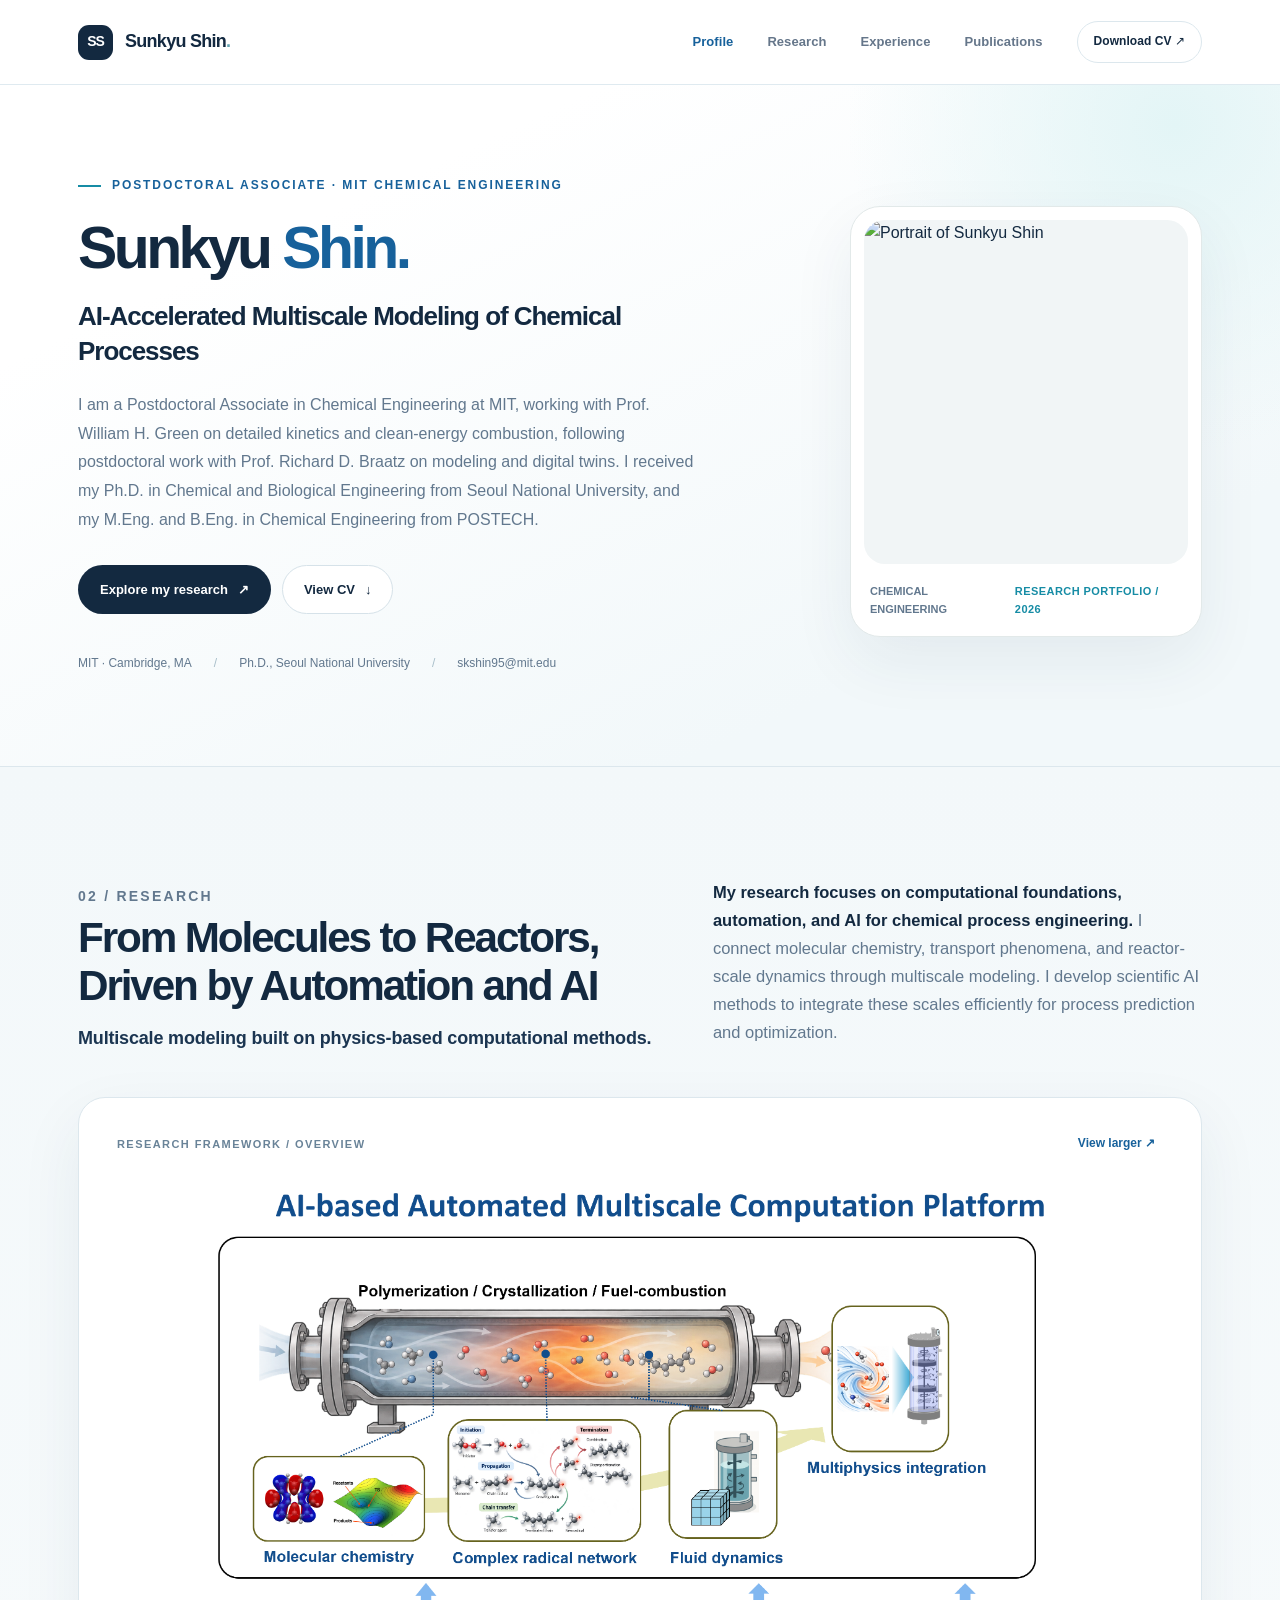
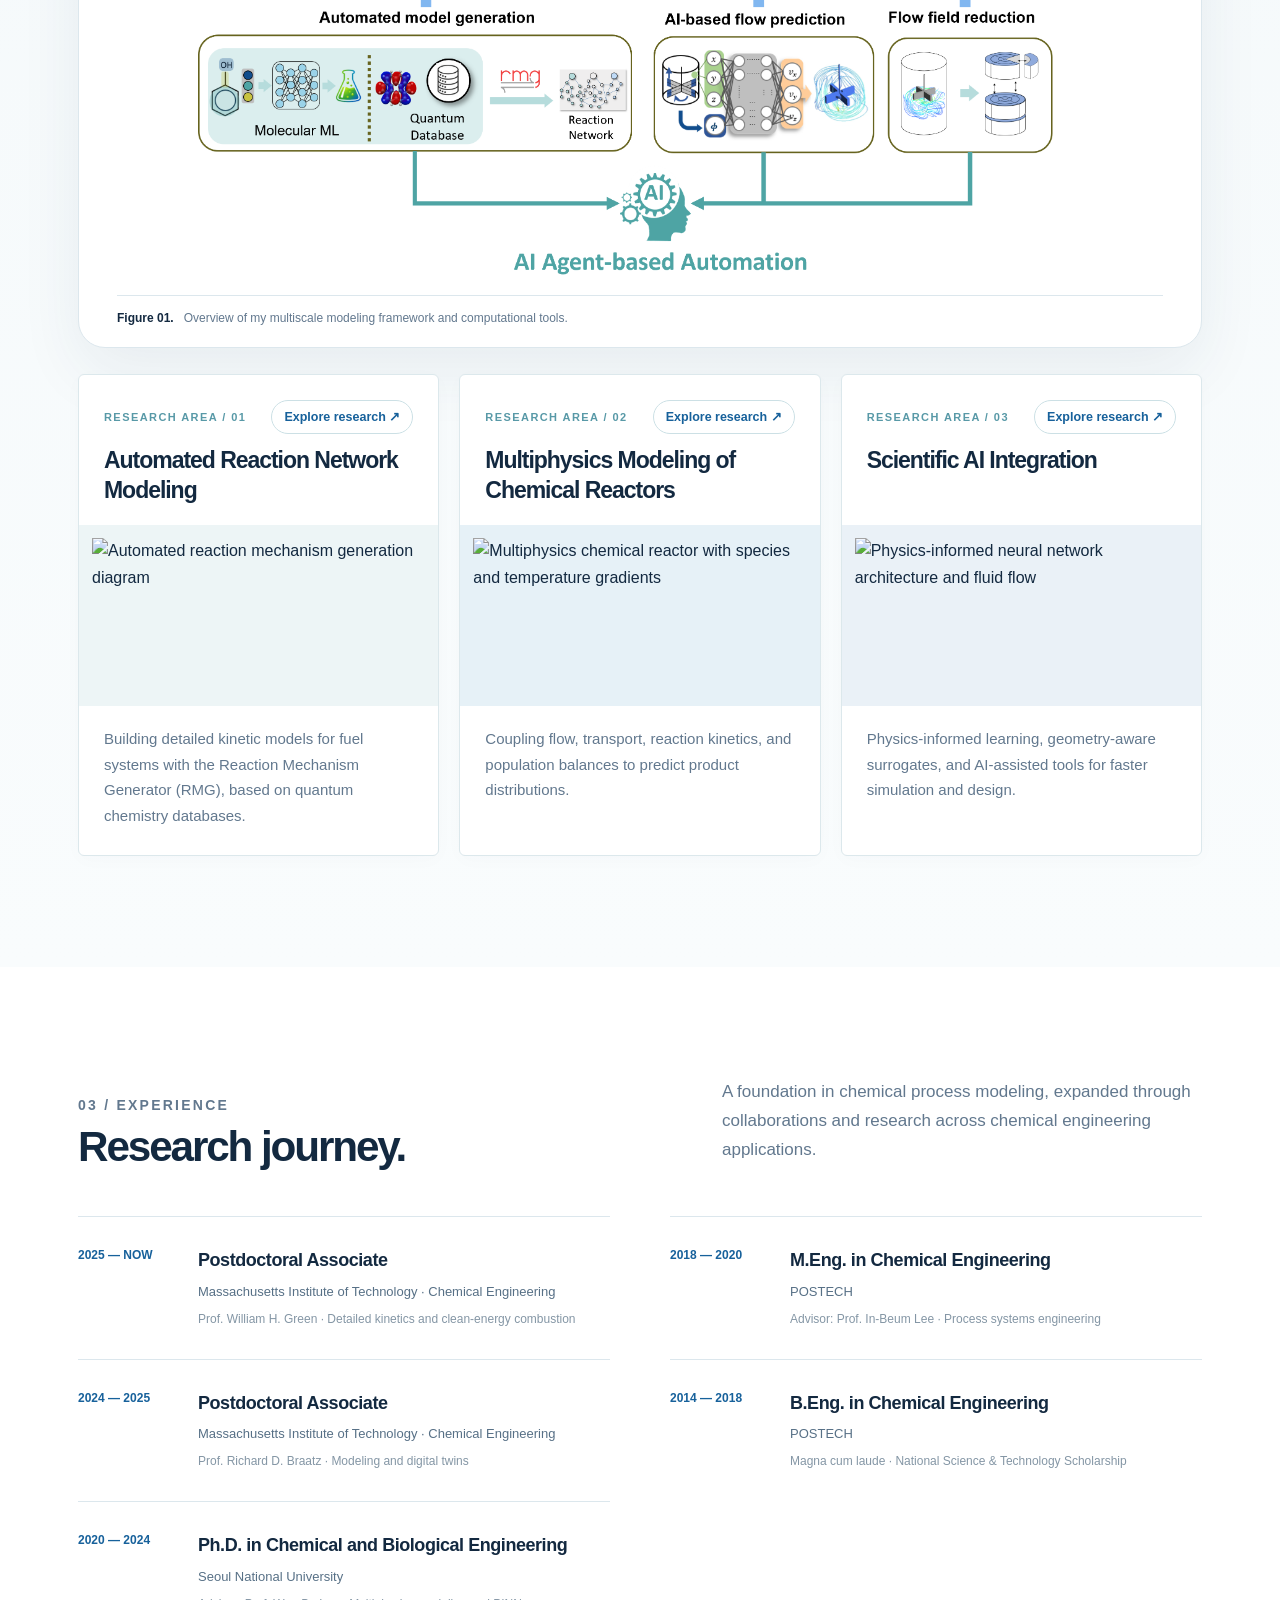
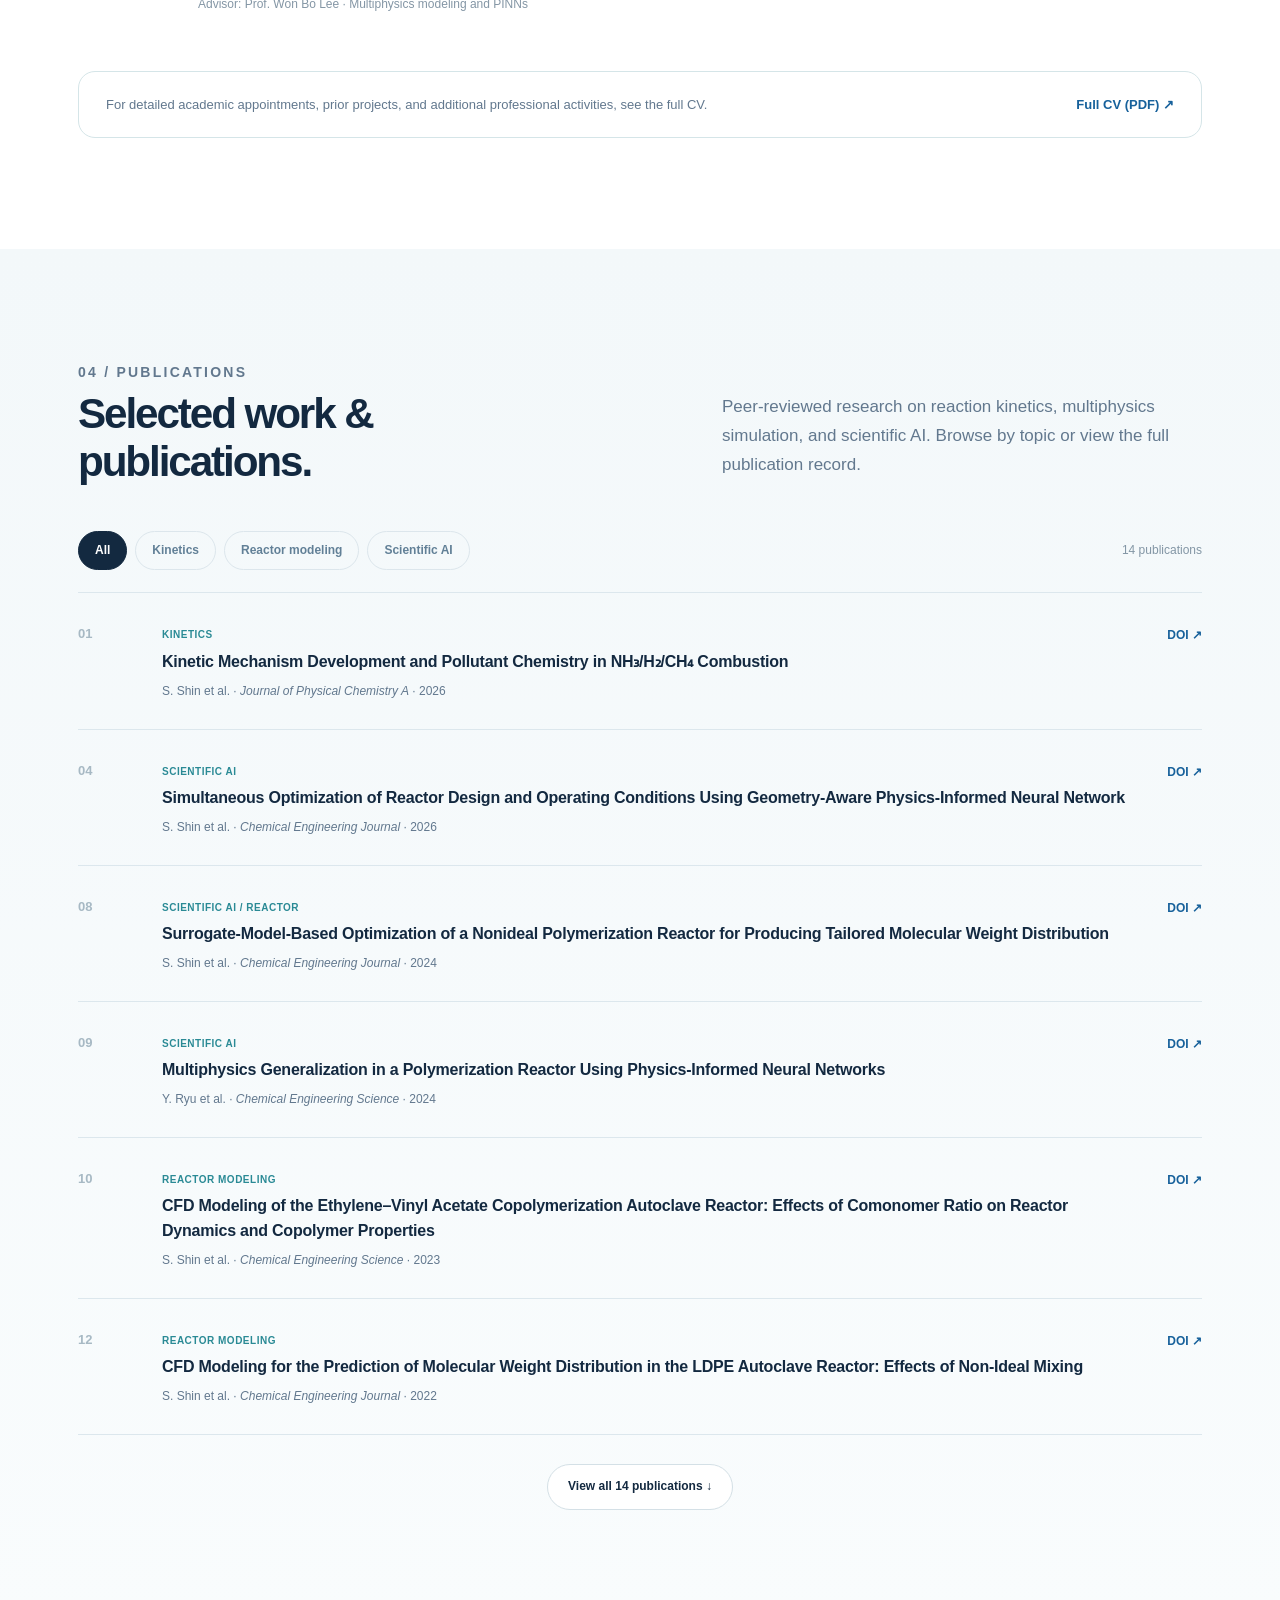
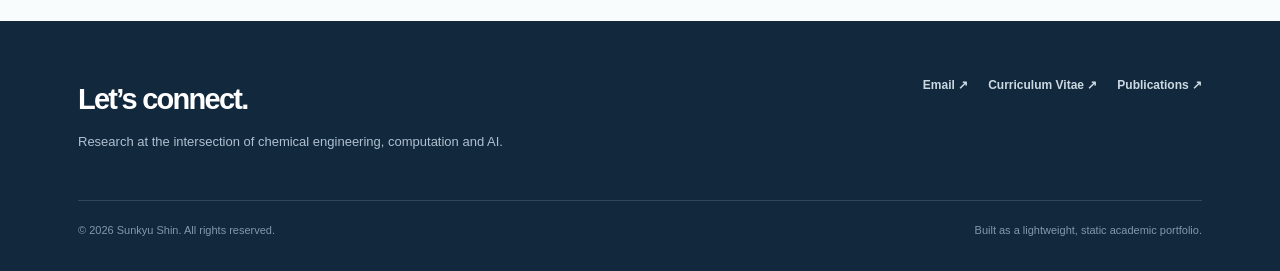
==== commit 1658ee42: "Update multiscale research framework figure Co-Authored-By: Claude Opus 5.5 <noreply@anthropic.com>" ====
--- a/index.html
+++ b/index.html
@@ -7,7 +7,7 @@
     <meta name="description" content="Sunkyu Shin - chemical engineering postdoctoral researcher at MIT. Multiscale modeling, kinetics, reactors, physics-informed AI.">
     <title>Research Portfolio | Sunkyu Shin</title>
     <link rel="icon" type="image/svg+xml" href="assets/favicon.svg">
-    <link rel="stylesheet" href="css/style.css?v=20261022d">
+    <link rel="stylesheet" href="css/style.css?v=20261022e">
   </head>
   <body>
     <header class="site-header">
@@ -72,7 +72,7 @@
               <span>Research framework / Overview</span>
               <button class="zoom-figure" type="button" aria-label="Enlarge research framework figure">View larger ↗</button>
             </div>
-            <img src="assets/research-framework.png" alt="Multiscale modeling framework integrating quantum chemistry, chemical kinetics, fluid dynamics, multiphysics, automated reaction networks, and AI" loading="lazy">
+            <img src="assets/research-framework.png?v=20261022f" alt="Multiscale modeling framework integrating quantum chemistry, chemical kinetics, fluid dynamics, multiphysics, automated reaction networks, and AI" loading="lazy">
             <div class="framework-caption">
               <b>Figure 01.</b>
               <span>Overview of my multiscale modeling framework and computational tools.</span>
@@ -342,7 +342,7 @@
     </main>
     <div class="figure-modal" role="dialog" aria-label="Enlarged research overview" aria-hidden="true">
       <button class="modal-close" type="button" aria-label="Close enlarged figure">×</button>
-      <img src="assets/research-framework.png" alt="Enlarged multiscale modeling framework">
+      <img src="assets/research-framework.png?v=20261022f" alt="Enlarged multiscale modeling framework">
     </div>
     <footer class="footer">
       <div class="shell">
@@ -363,6 +363,6 @@
         </div>
       </div>
     </footer>
-    <script src="js/site.js?v=20261022d" defer></script>
+    <script src="js/site.js?v=20261022e" defer></script>
   </body>
 </html>
--- a/css/style.css
+++ b/css/style.css
@@ -1004,6 +1004,12 @@
   border-top: 1px solid var(--line);
 }
 
+figure > .network-row:first-child {
+  margin-top: 0;
+  padding-top: 0;
+  border-top: 0;
+}
+
 .network-row .network-embed {
   height: auto;
   aspect-ratio: 1/1;
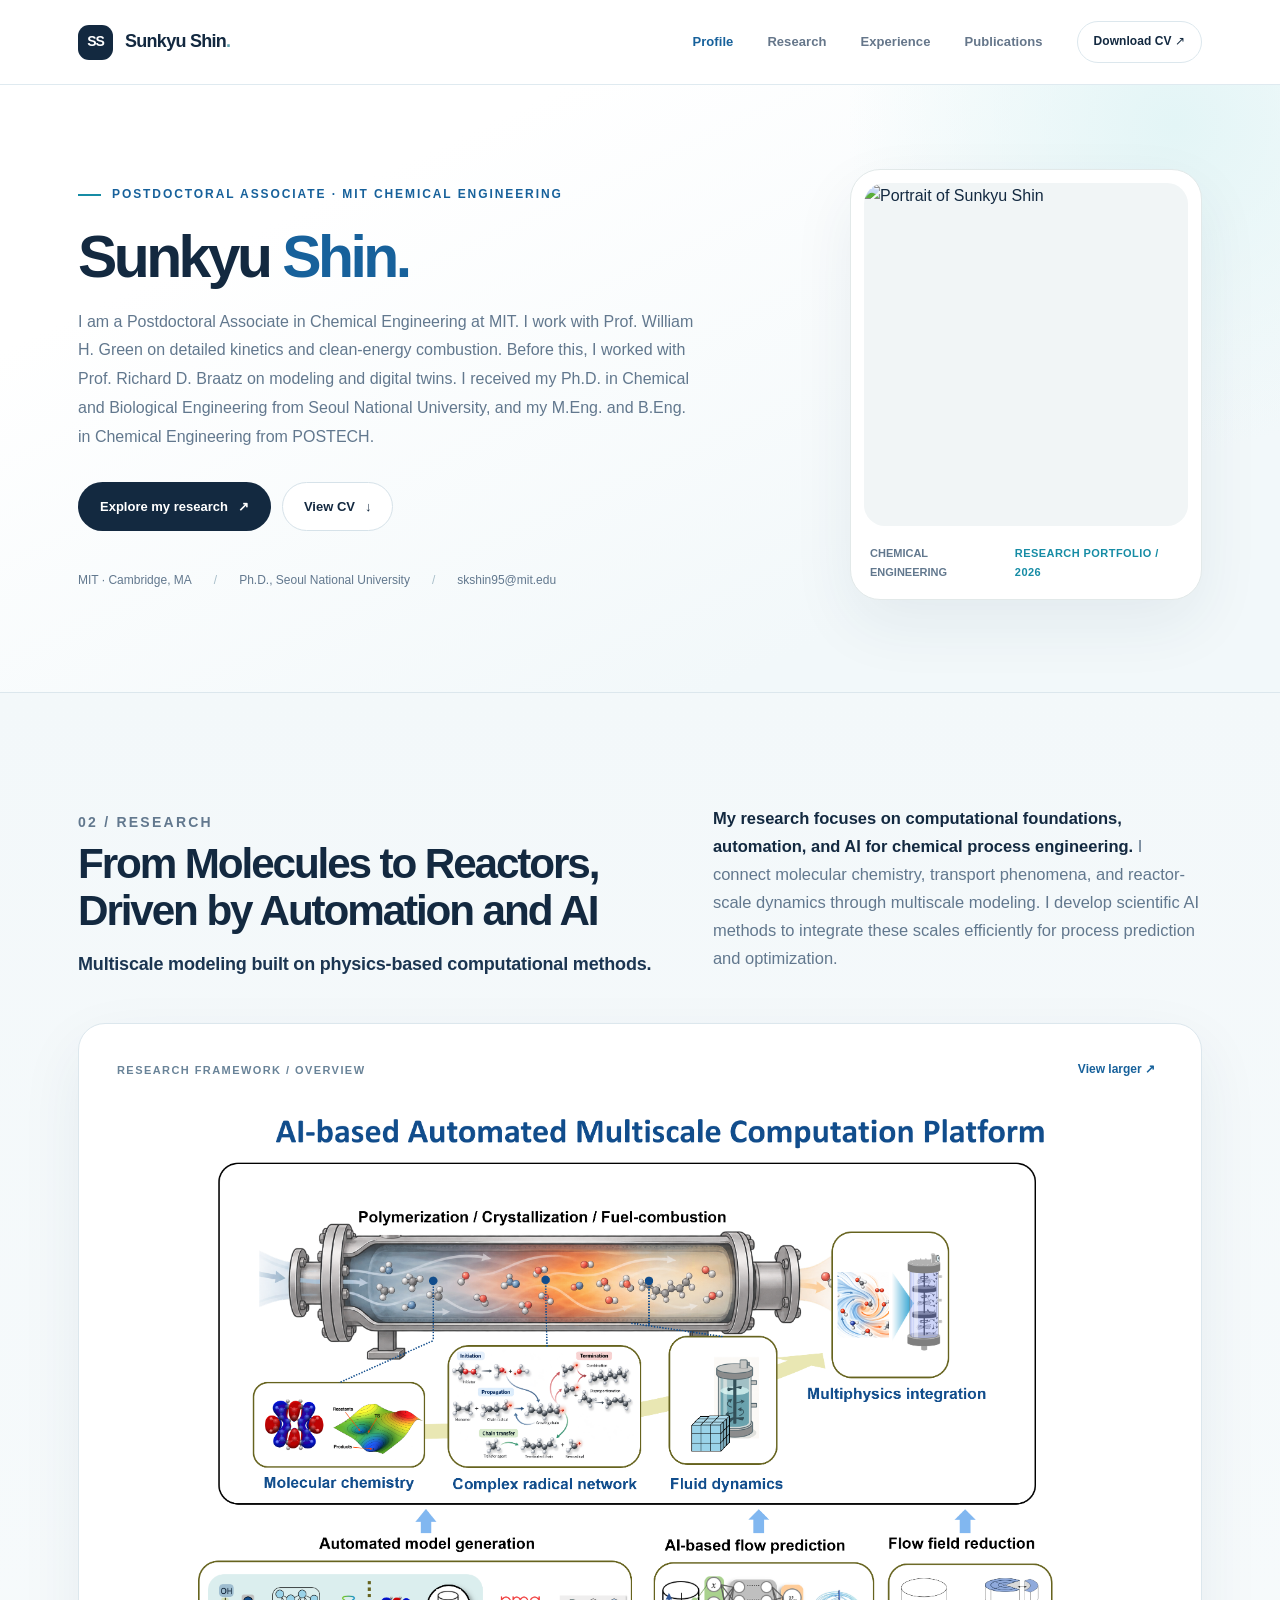
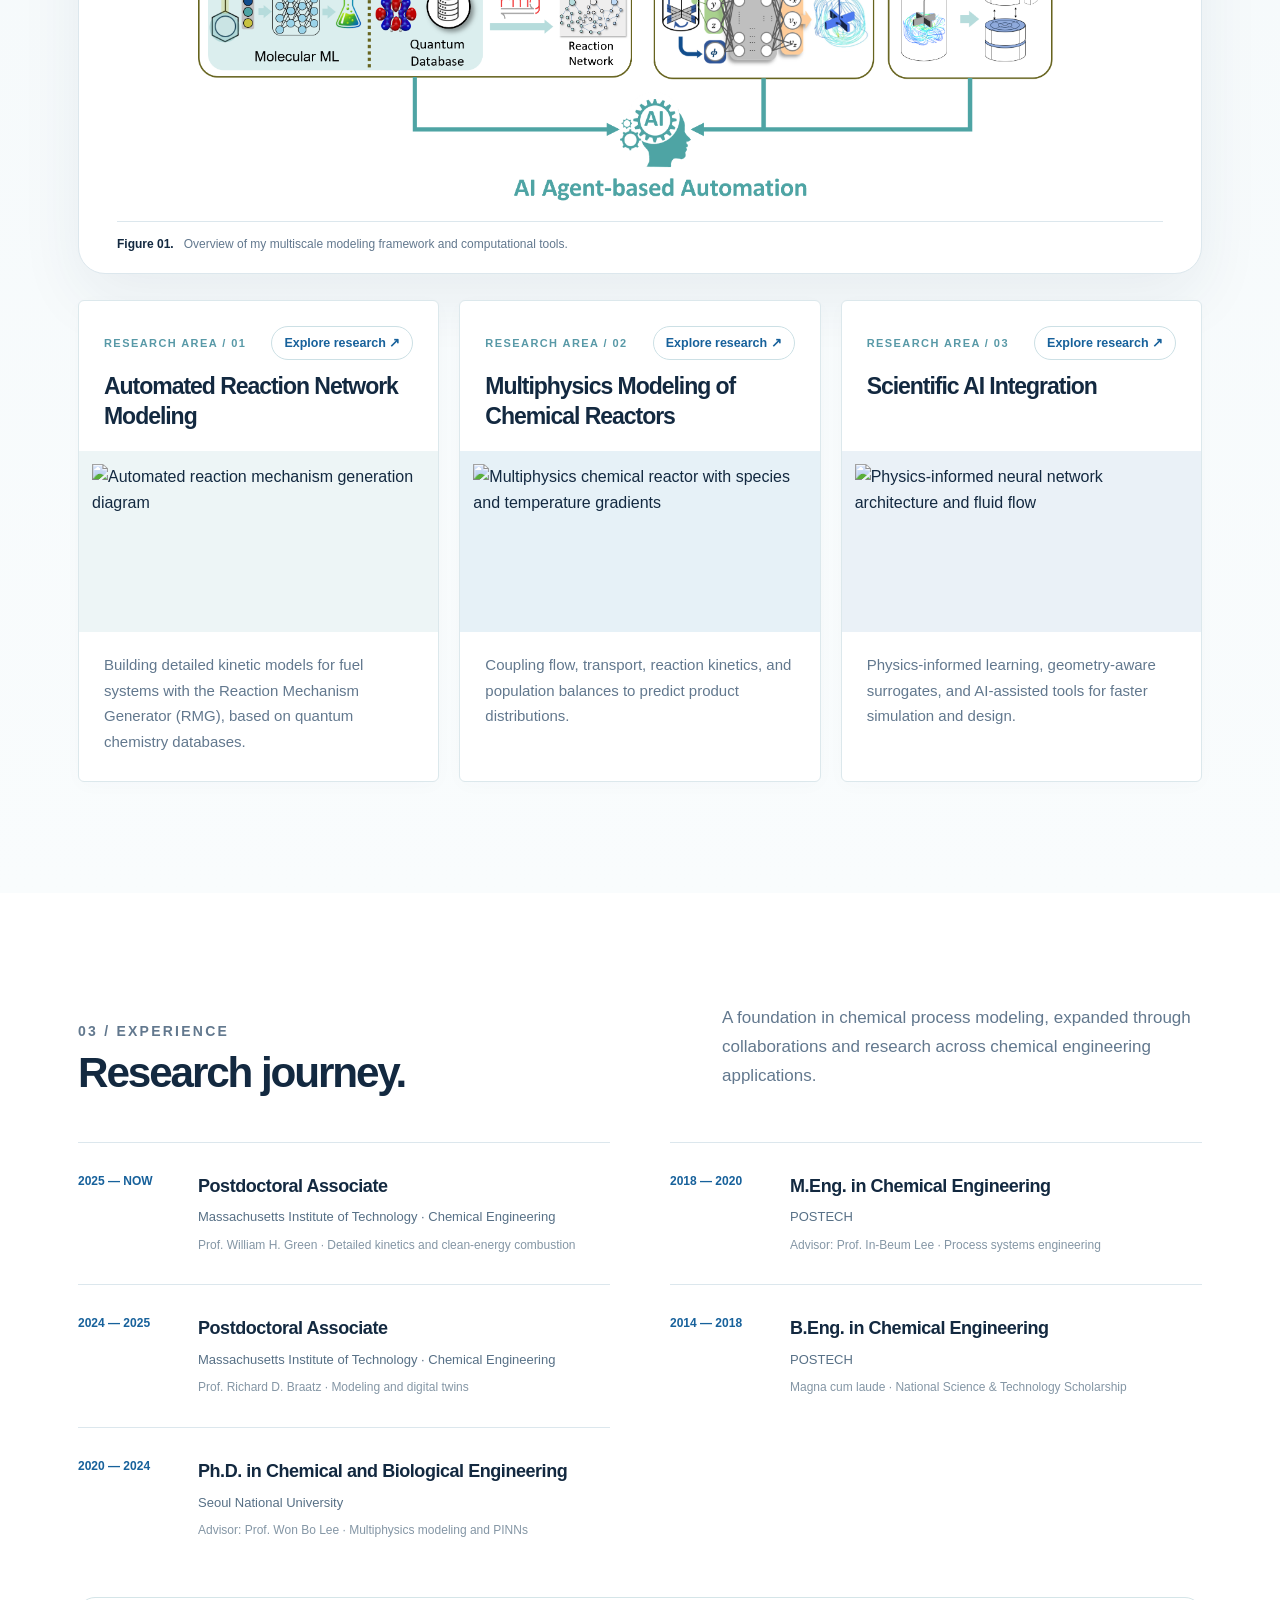
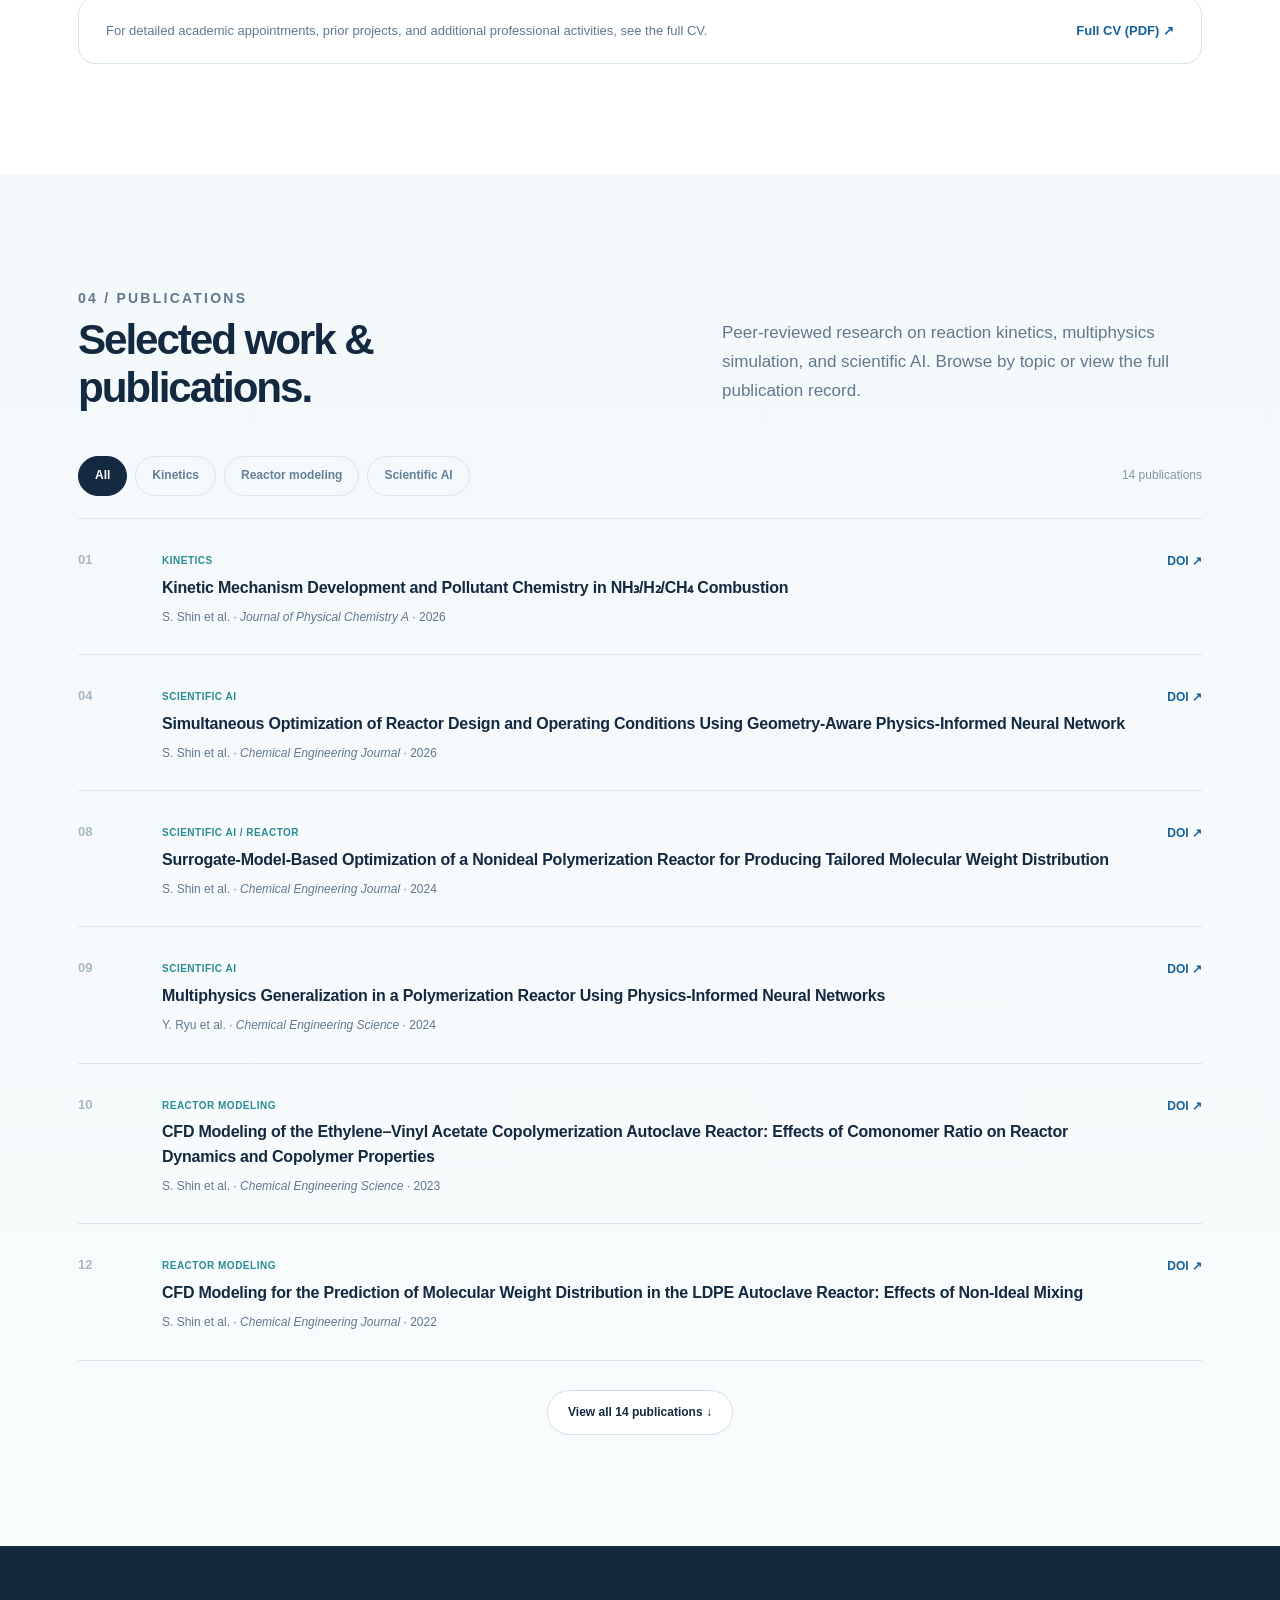
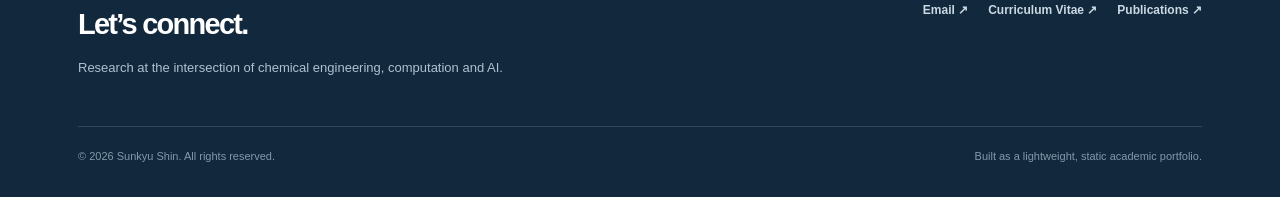
==== commit 7514308c: "Remove hero subtitle and simplify bio sentences Co-Authored-By: Claude Opus 5.5 <noreply@anthropic.c" ====
--- a/index.html
+++ b/index.html
@@ -7,7 +7,7 @@
     <meta name="description" content="Sunkyu Shin - chemical engineering postdoctoral researcher at MIT. Multiscale modeling, kinetics, reactors, physics-informed AI.">
     <title>Research Portfolio | Sunkyu Shin</title>
     <link rel="icon" type="image/svg+xml" href="assets/favicon.svg">
-    <link rel="stylesheet" href="css/style.css?v=20261022e">
+    <link rel="stylesheet" href="css/style.css?v=20261023b">
   </head>
   <body>
     <header class="site-header">
@@ -36,8 +36,7 @@
           <div class="hero-content reveal">
             <div class="eyebrow">Postdoctoral Associate · MIT Chemical Engineering</div>
             <h1>Sunkyu <span>Shin.</span></h1>
-            <p class="hero-subtitle">AI-Accelerated Multiscale Modeling of Chemical Processes</p>
-            <p class="hero-summary">I am a Postdoctoral Associate in Chemical Engineering at MIT, working with Prof. William H. Green on detailed kinetics and clean-energy combustion, following postdoctoral work with Prof. Richard D. Braatz on modeling and digital twins. I received my Ph.D. in Chemical and Biological Engineering from Seoul National University, and my M.Eng. and B.Eng. in Chemical Engineering from POSTECH.</p>
+            <p class="hero-summary">I am a Postdoctoral Associate in Chemical Engineering at MIT. I work with Prof. William H. Green on detailed kinetics and clean-energy combustion. Before this, I worked with Prof. Richard D. Braatz on modeling and digital twins. I received my Ph.D. in Chemical and Biological Engineering from Seoul National University, and my M.Eng. and B.Eng. in Chemical Engineering from POSTECH.</p>
             <div class="hero-actions">
               <a class="btn btn-primary" href="#research">Explore my research <span aria-hidden="true">↗</span></a>
               <a class="btn btn-secondary" href="assets/Sunkyu_Shin_CV.pdf" target="_blank" rel="noopener">View CV <span aria-hidden="true">↓</span></a>
@@ -363,6 +362,6 @@
         </div>
       </div>
     </footer>
-    <script src="js/site.js?v=20261022e" defer></script>
+    <script src="js/site.js?v=20261023a" defer></script>
   </body>
 </html>
--- a/css/style.css
+++ b/css/style.css
@@ -1054,6 +1054,19 @@
   display: none;
 }
 
+.fig-note {
+  margin: 14px auto 16px;
+  max-width: 820px;
+  font-size: 15px;
+  line-height: 1.65;
+  color: var(--muted);
+}
+
+.vortex-demo .fig-note {
+  margin: -6px 0 14px;
+  max-width: none;
+}
+
 .vortex-demo {
   margin-top: 22px;
   padding: 18px 20px 20px;
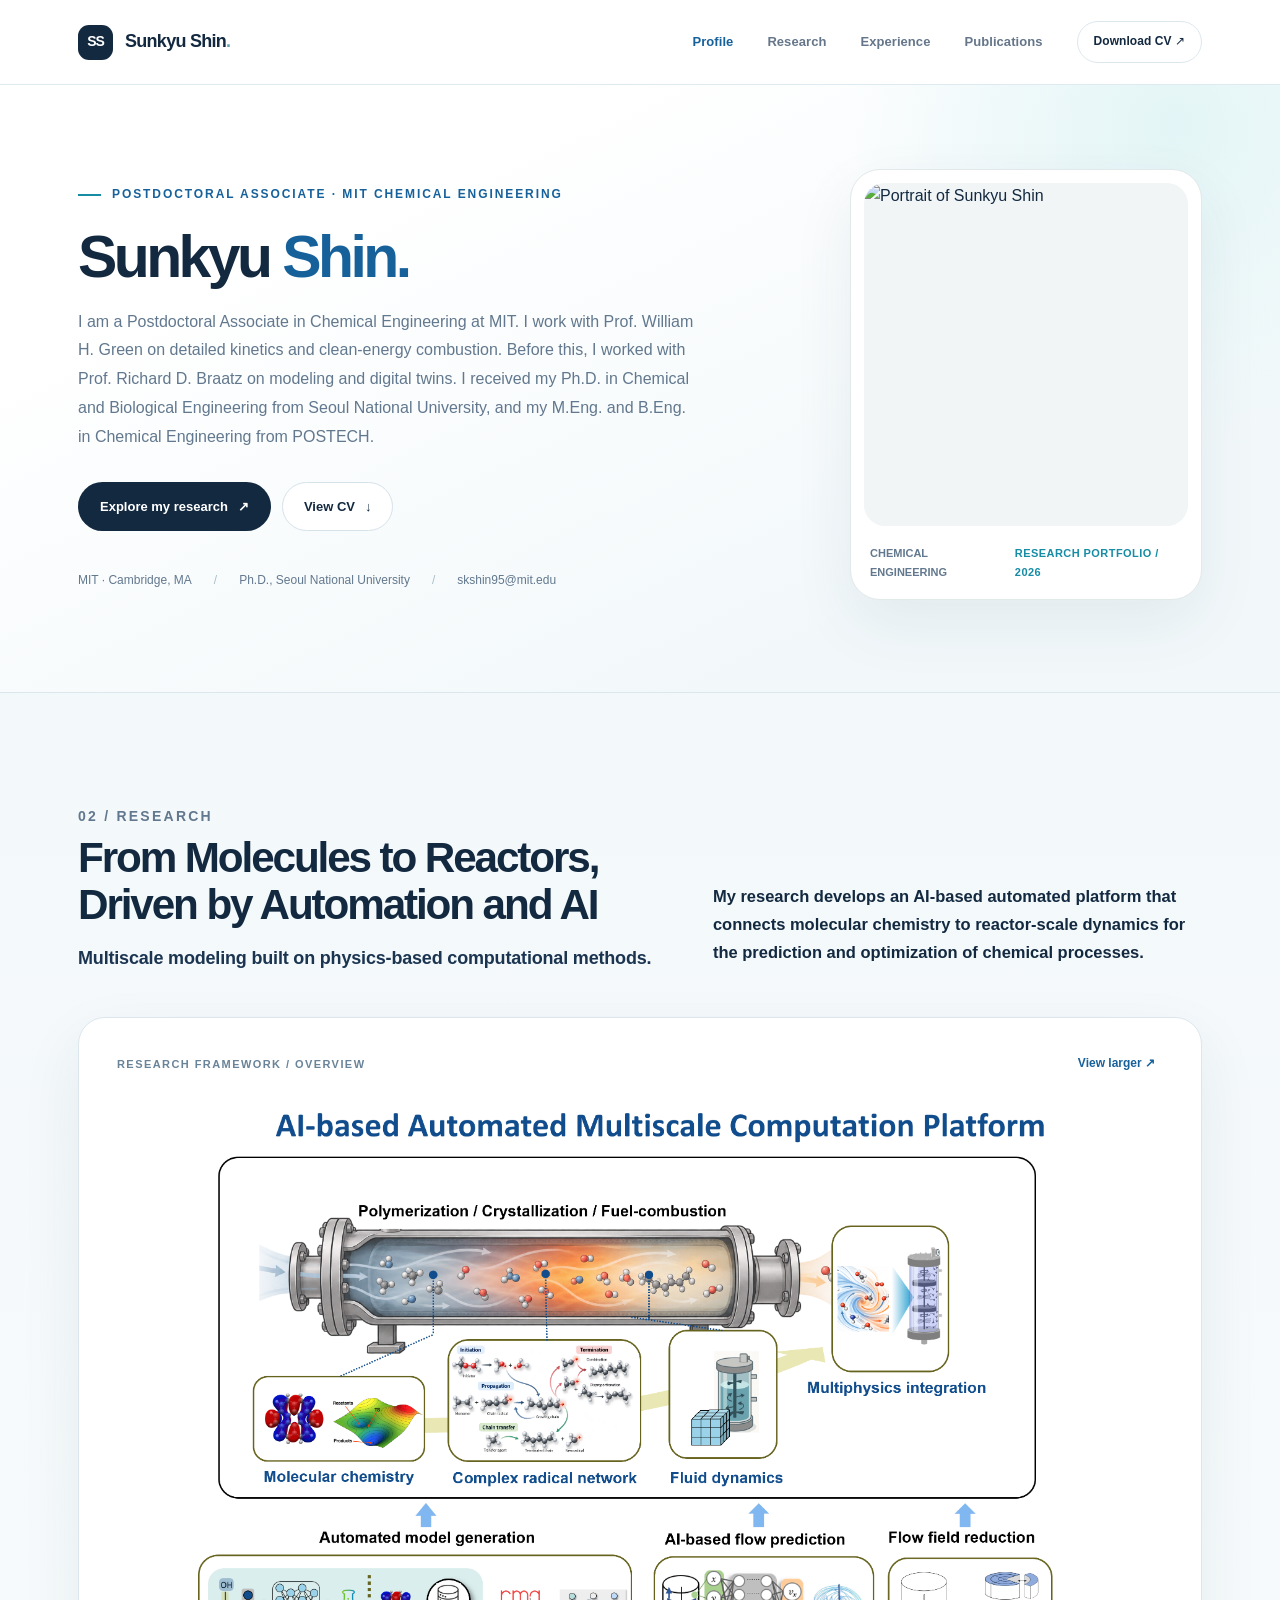
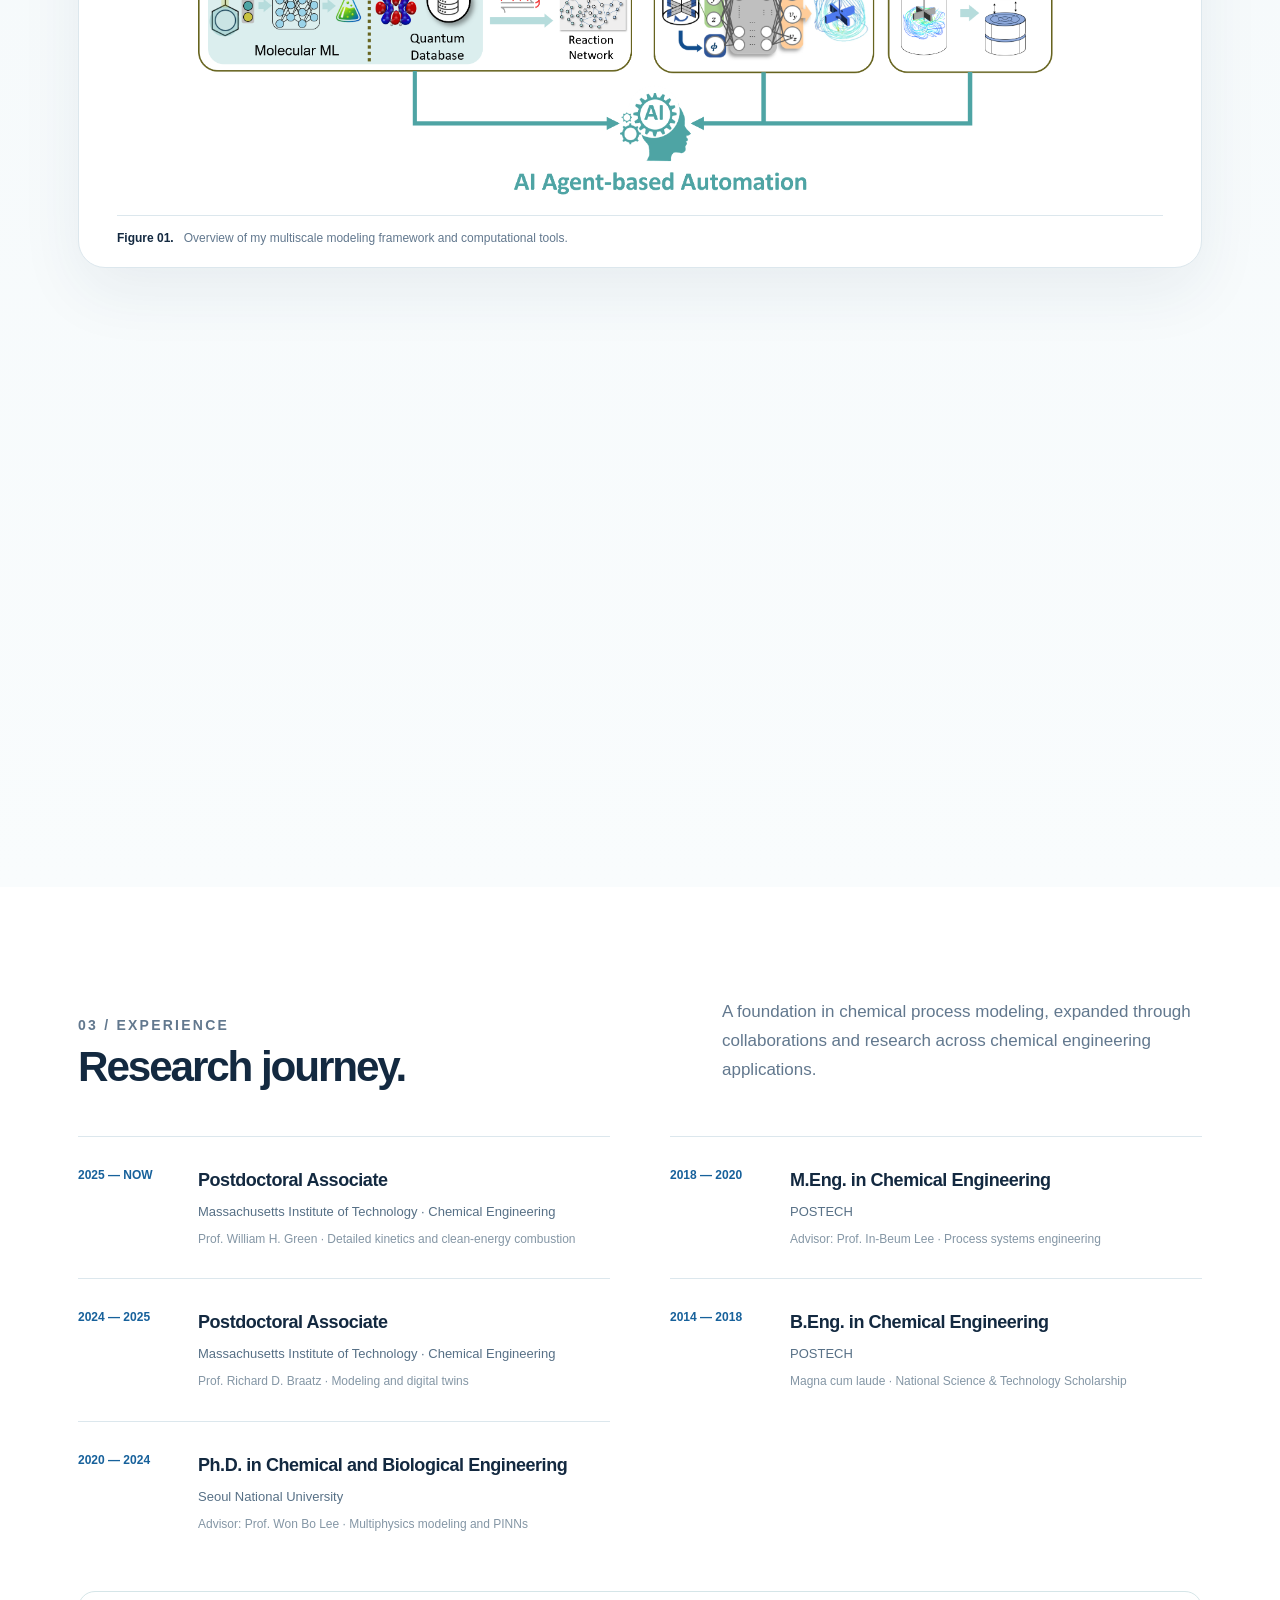
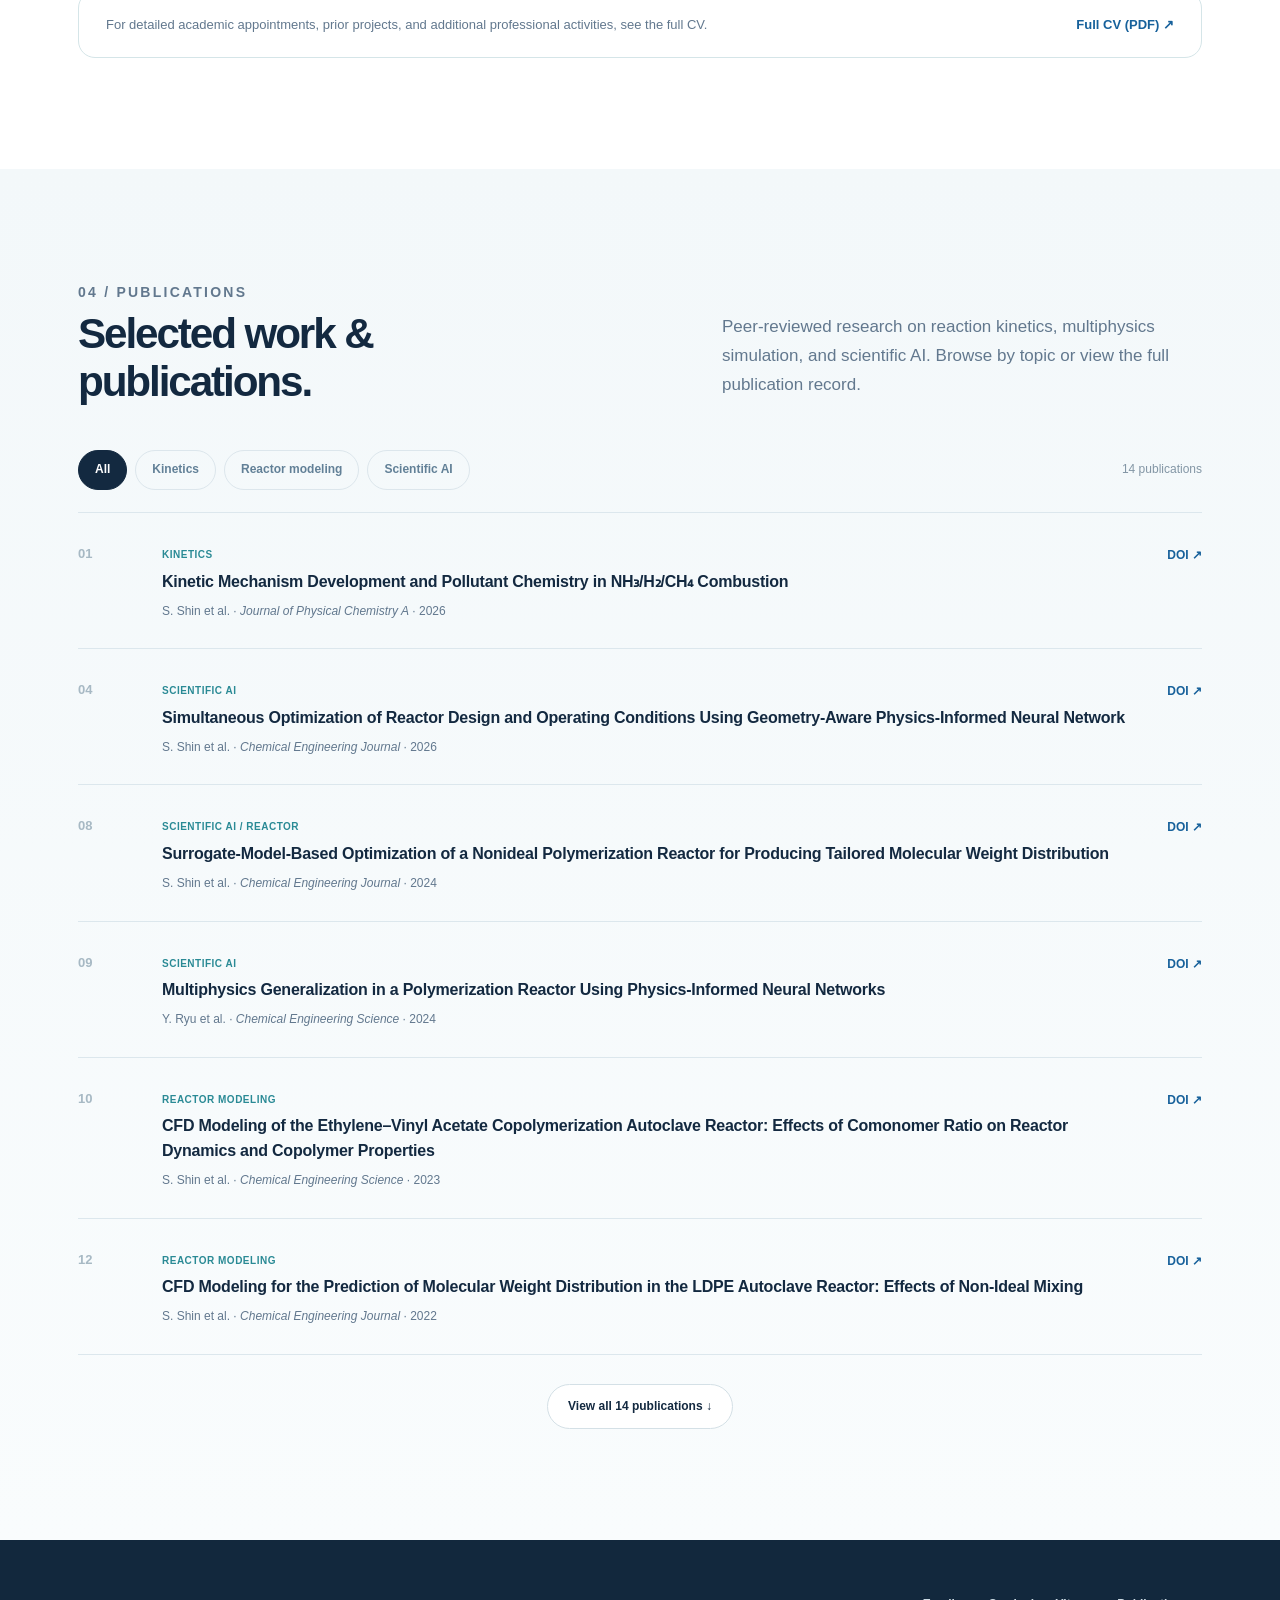
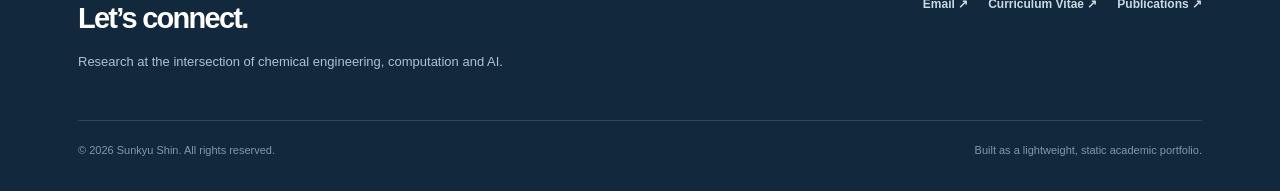
==== commit 9a5cd6ac: "Simplify research intro and make Scientific AI the second area Co-Authored-By: Claude Opus 5.5 <nore" ====
--- a/index.html
+++ b/index.html
@@ -64,7 +64,7 @@
               <h2>From Molecules to Reactors,<br>Driven by Automation and AI</h2>
               <p class="section-subtitle">Multiscale modeling built on physics-based computational methods.</p>
             </div>
-            <p><strong>My research focuses on computational foundations, automation, and AI for chemical process engineering.</strong> I connect molecular chemistry, transport phenomena, and reactor-scale dynamics through multiscale modeling. I develop scientific AI methods to integrate these scales efficiently for process prediction and optimization.</p>
+            <p><strong>My research develops an AI-based automated platform that connects molecular chemistry to reactor-scale dynamics for the prediction and optimization of chemical processes.</strong></p>
           </div>
           <div class="framework-panel reveal">
             <div class="framework-top">
@@ -93,34 +93,34 @@
                 <p>Building detailed kinetic models for fuel systems with the Reaction Mechanism Generator (RMG), based on quantum chemistry databases.</p>
               </div>
             </a>
-            <a class="research-card reveal" href="research-reactors.html">
+            <a class="research-card reveal" href="research-ai.html">
               <div class="research-card-head">
                 <div class="card-top">
                   <span class="area-number">RESEARCH AREA / 02</span>
                   <span class="card-link">Explore research <span aria-hidden="true">↗</span></span>
                 </div>
-                <h3>Multiphysics Modeling of Chemical Reactors</h3>
-              </div>
-              <div class="research-art reactor">
-                <img src="assets/reactor-thumb.png?v=20261017" alt="Multiphysics chemical reactor with species and temperature gradients" loading="lazy">
+                <h3>Scientific AI Integration</h3>
+              </div>
+              <div class="research-art ai">
+                <img src="assets/ai-thumb.png" alt="Physics-informed neural network architecture and fluid flow" loading="lazy">
               </div>
               <div class="research-card-content">
-                <p>Coupling flow, transport, reaction kinetics, and population balances to predict product distributions.</p>
+                <p>Physics-informed learning, geometry-aware surrogates, and AI-assisted tools for faster simulation and design.</p>
               </div>
             </a>
-            <a class="research-card reveal" href="research-ai.html">
+            <a class="research-card reveal" href="research-reactors.html">
               <div class="research-card-head">
                 <div class="card-top">
                   <span class="area-number">RESEARCH AREA / 03</span>
                   <span class="card-link">Explore research <span aria-hidden="true">↗</span></span>
                 </div>
-                <h3>Scientific AI Integration</h3>
-              </div>
-              <div class="research-art ai">
-                <img src="assets/ai-thumb.png" alt="Physics-informed neural network architecture and fluid flow" loading="lazy">
+                <h3>Multiphysics Modeling of Chemical Reactors</h3>
+              </div>
+              <div class="research-art reactor">
+                <img src="assets/reactor-thumb.png?v=20261017" alt="Multiphysics chemical reactor with species and temperature gradients" loading="lazy">
               </div>
               <div class="research-card-content">
-                <p>Physics-informed learning, geometry-aware surrogates, and AI-assisted tools for faster simulation and design.</p>
+                <p>Coupling flow, transport, reaction kinetics, and population balances to predict product distributions.</p>
               </div>
             </a>
           </div>
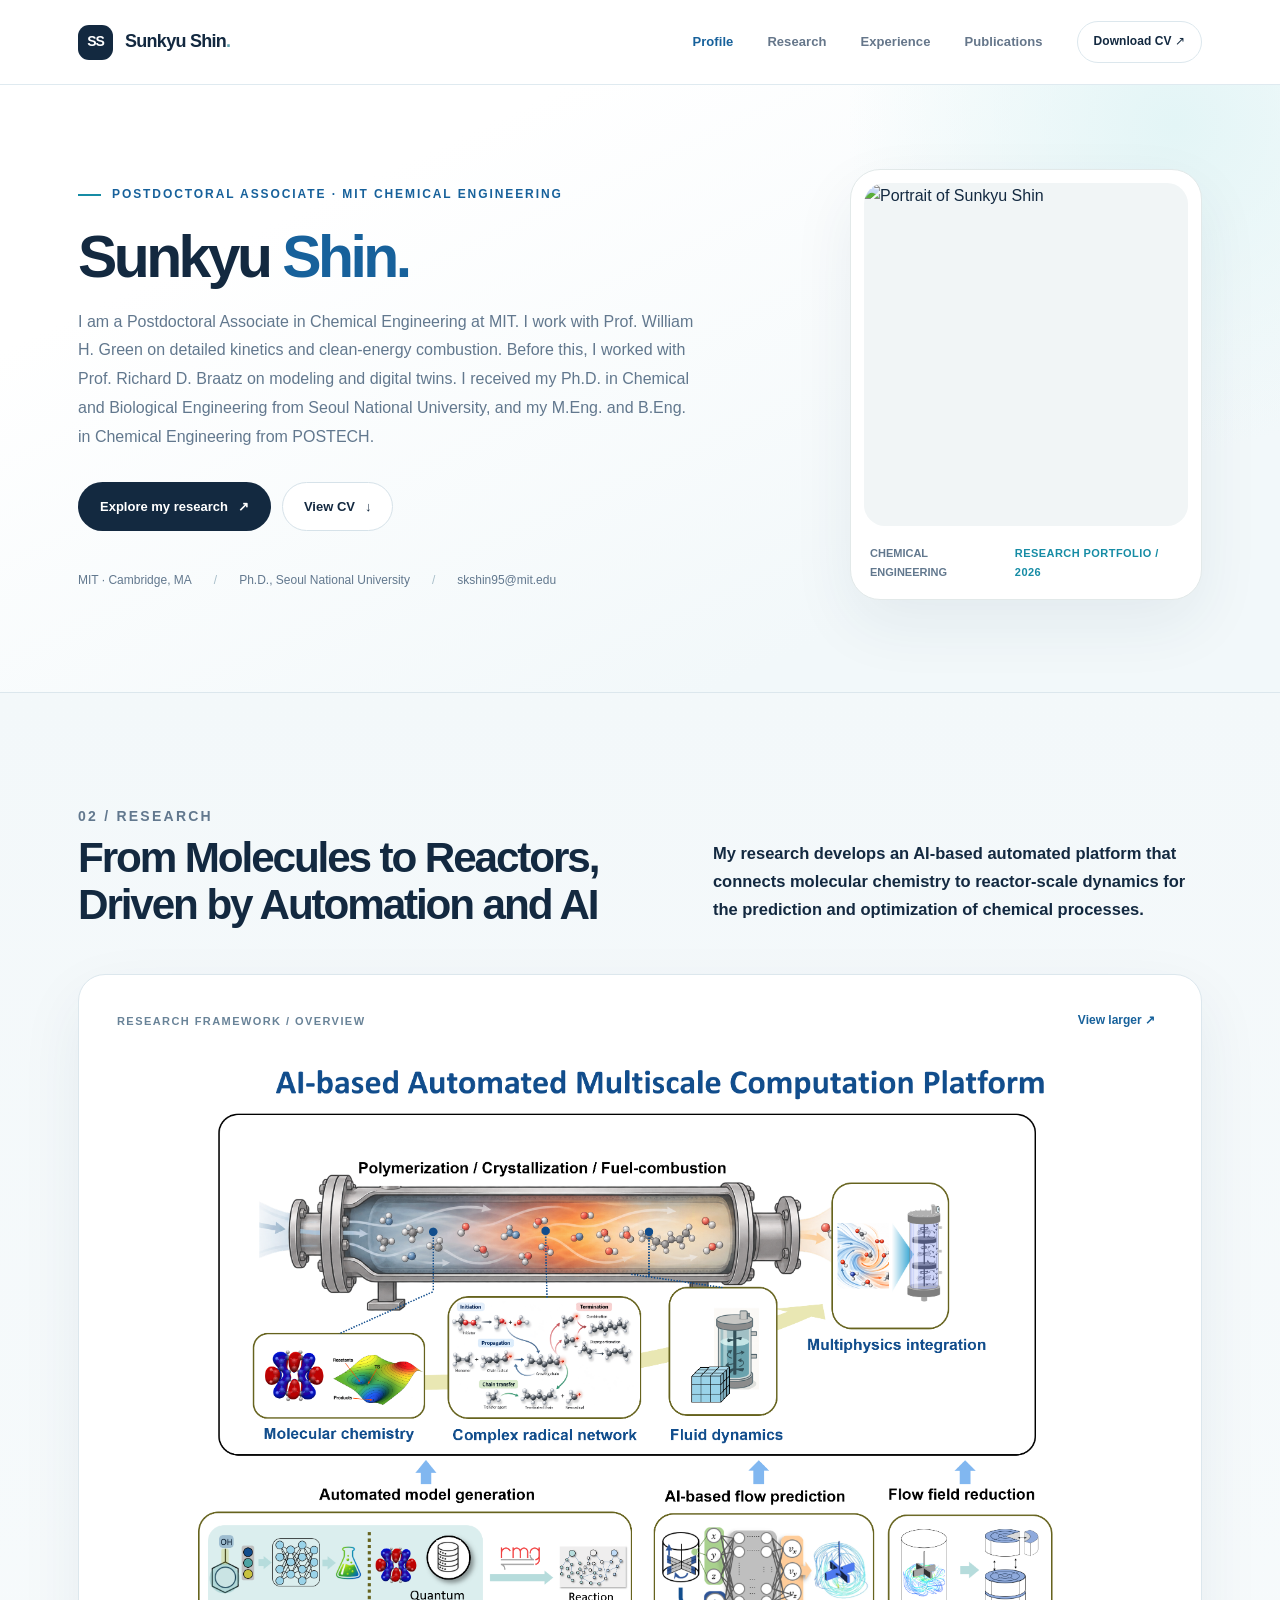
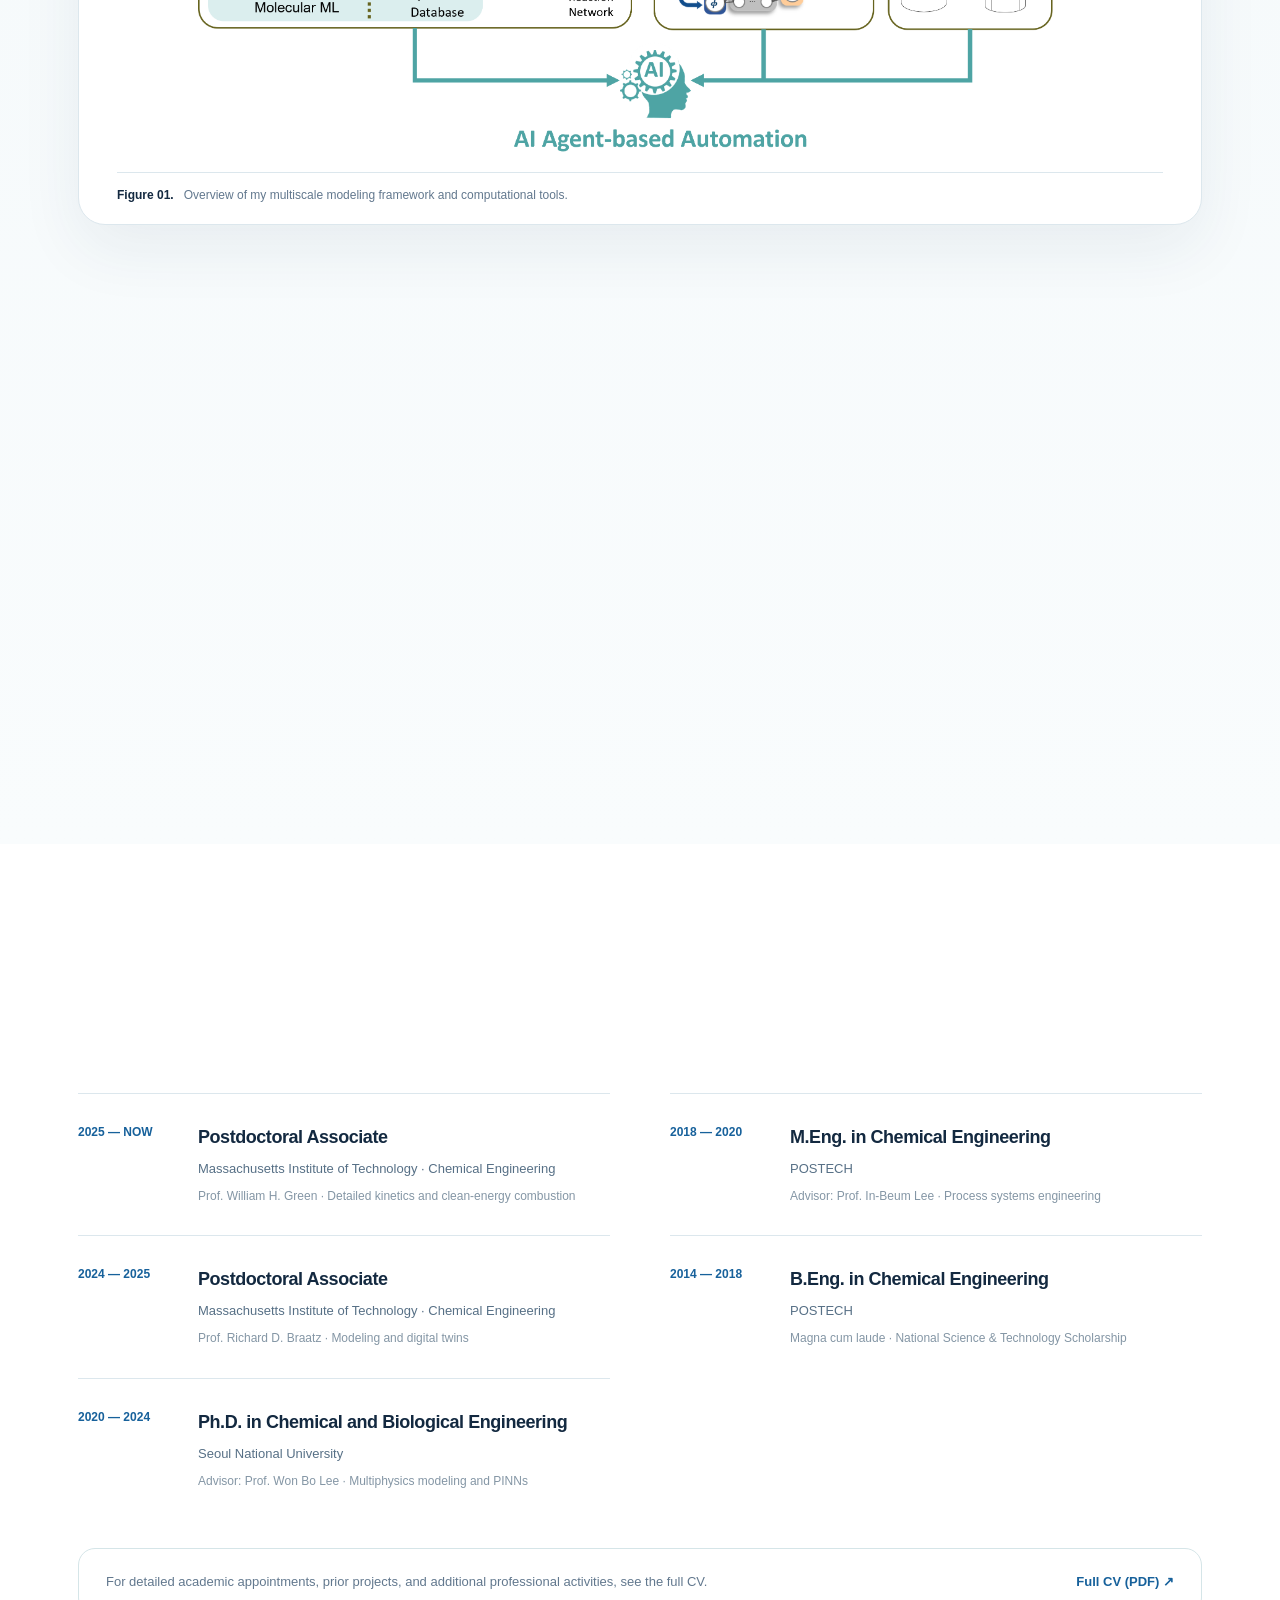
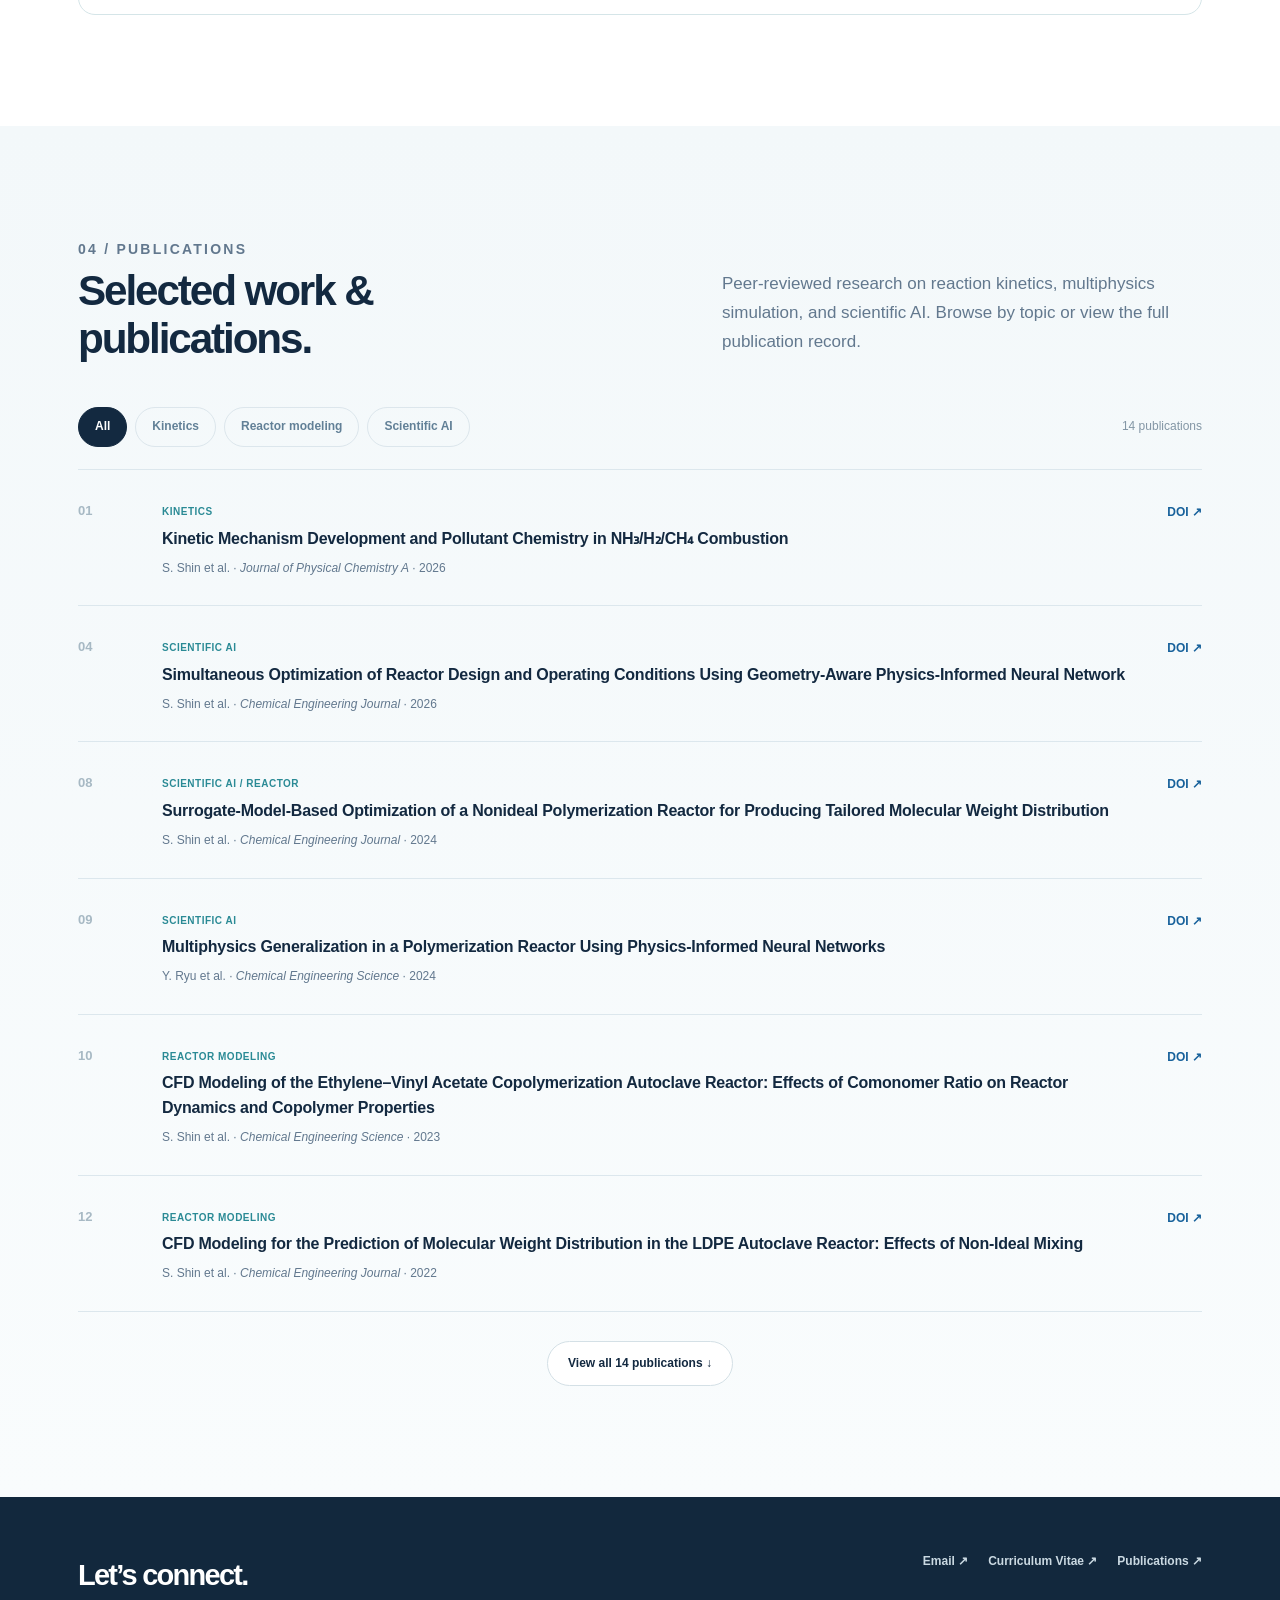
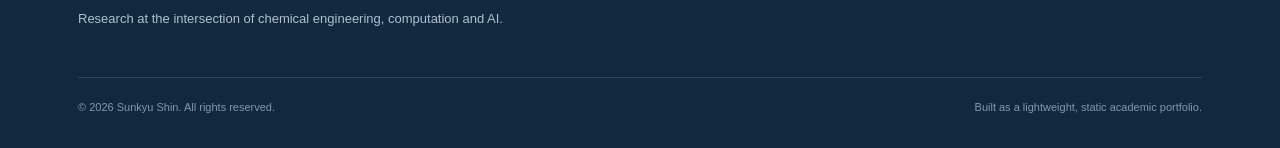
==== commit d8d591d6: "Remove research subtitle on main page Co-Authored-By: Claude Opus 5.5 <noreply@anthropic.com>" ====
--- a/index.html
+++ b/index.html
@@ -62,7 +62,6 @@
             <div>
               <p class="section-kicker">02 / Research</p>
               <h2>From Molecules to Reactors,<br>Driven by Automation and AI</h2>
-              <p class="section-subtitle">Multiscale modeling built on physics-based computational methods.</p>
             </div>
             <p><strong>My research develops an AI-based automated platform that connects molecular chemistry to reactor-scale dynamics for the prediction and optimization of chemical processes.</strong></p>
           </div>
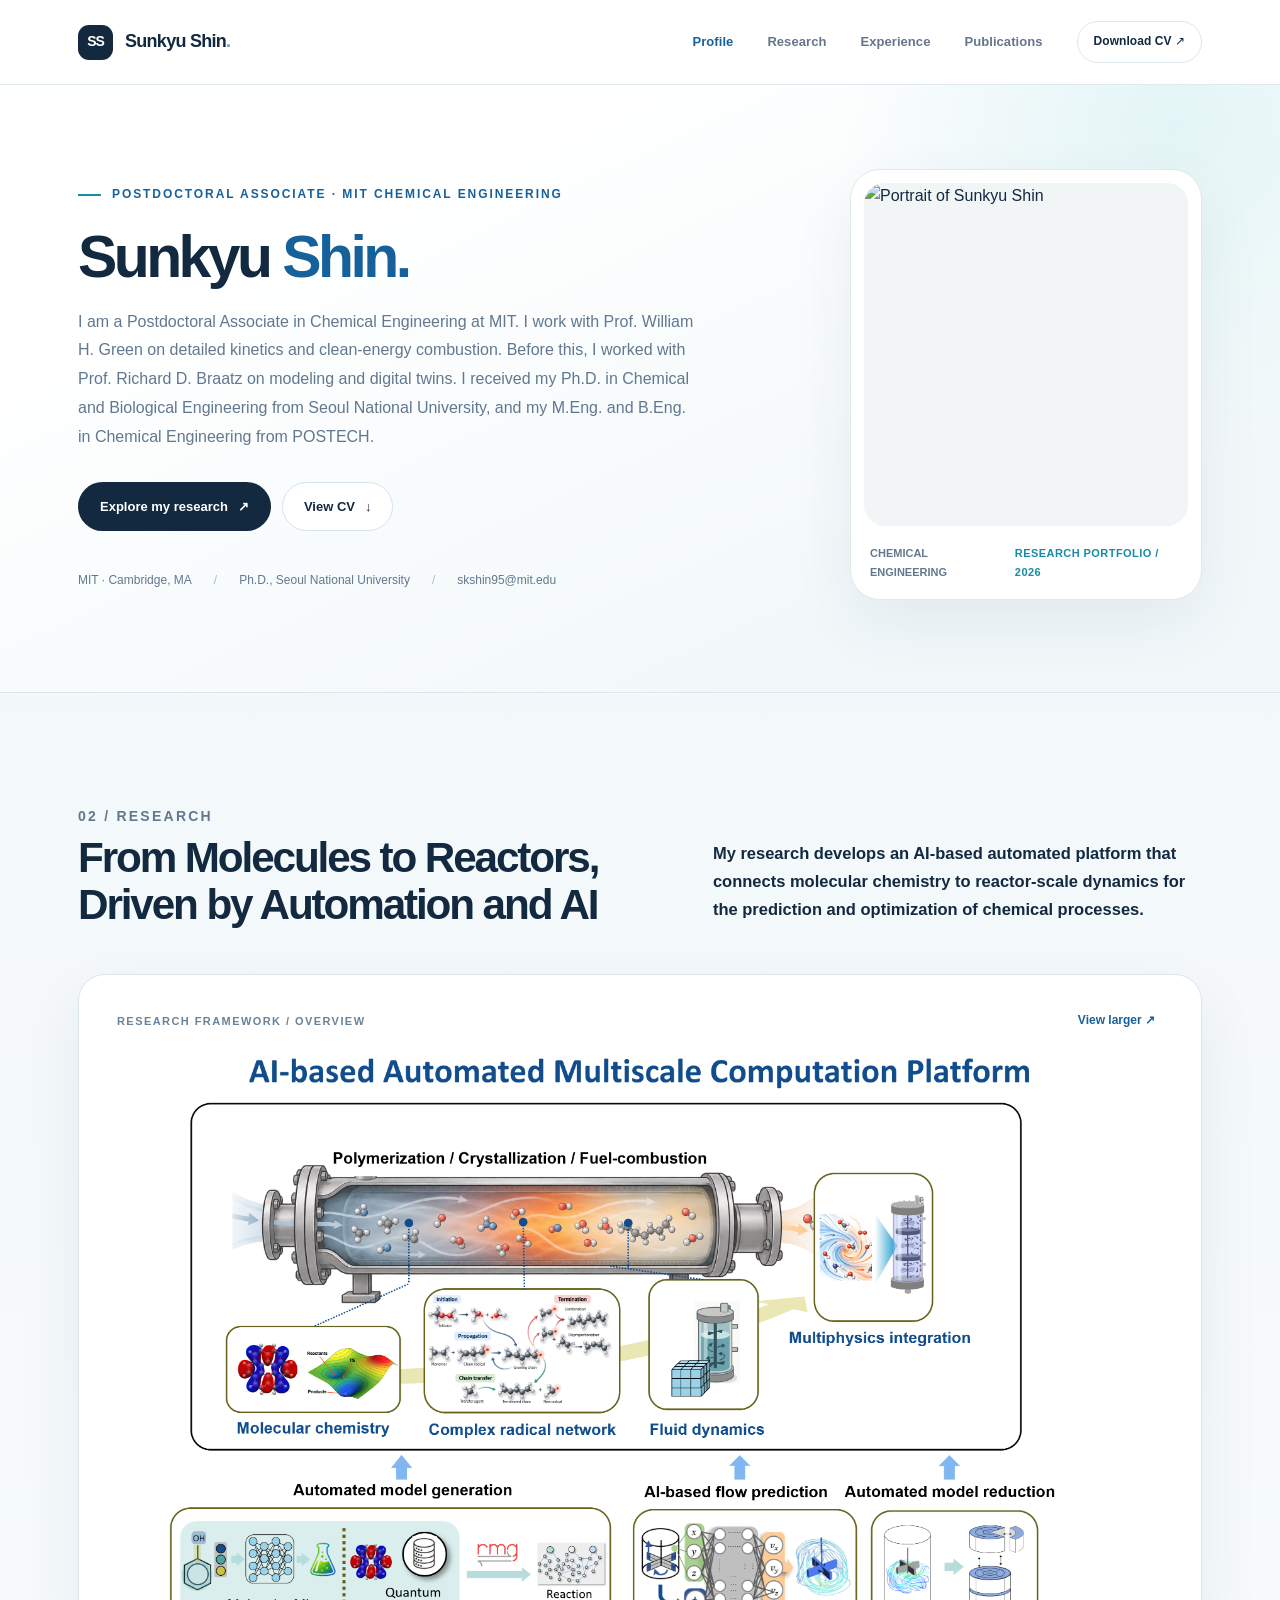
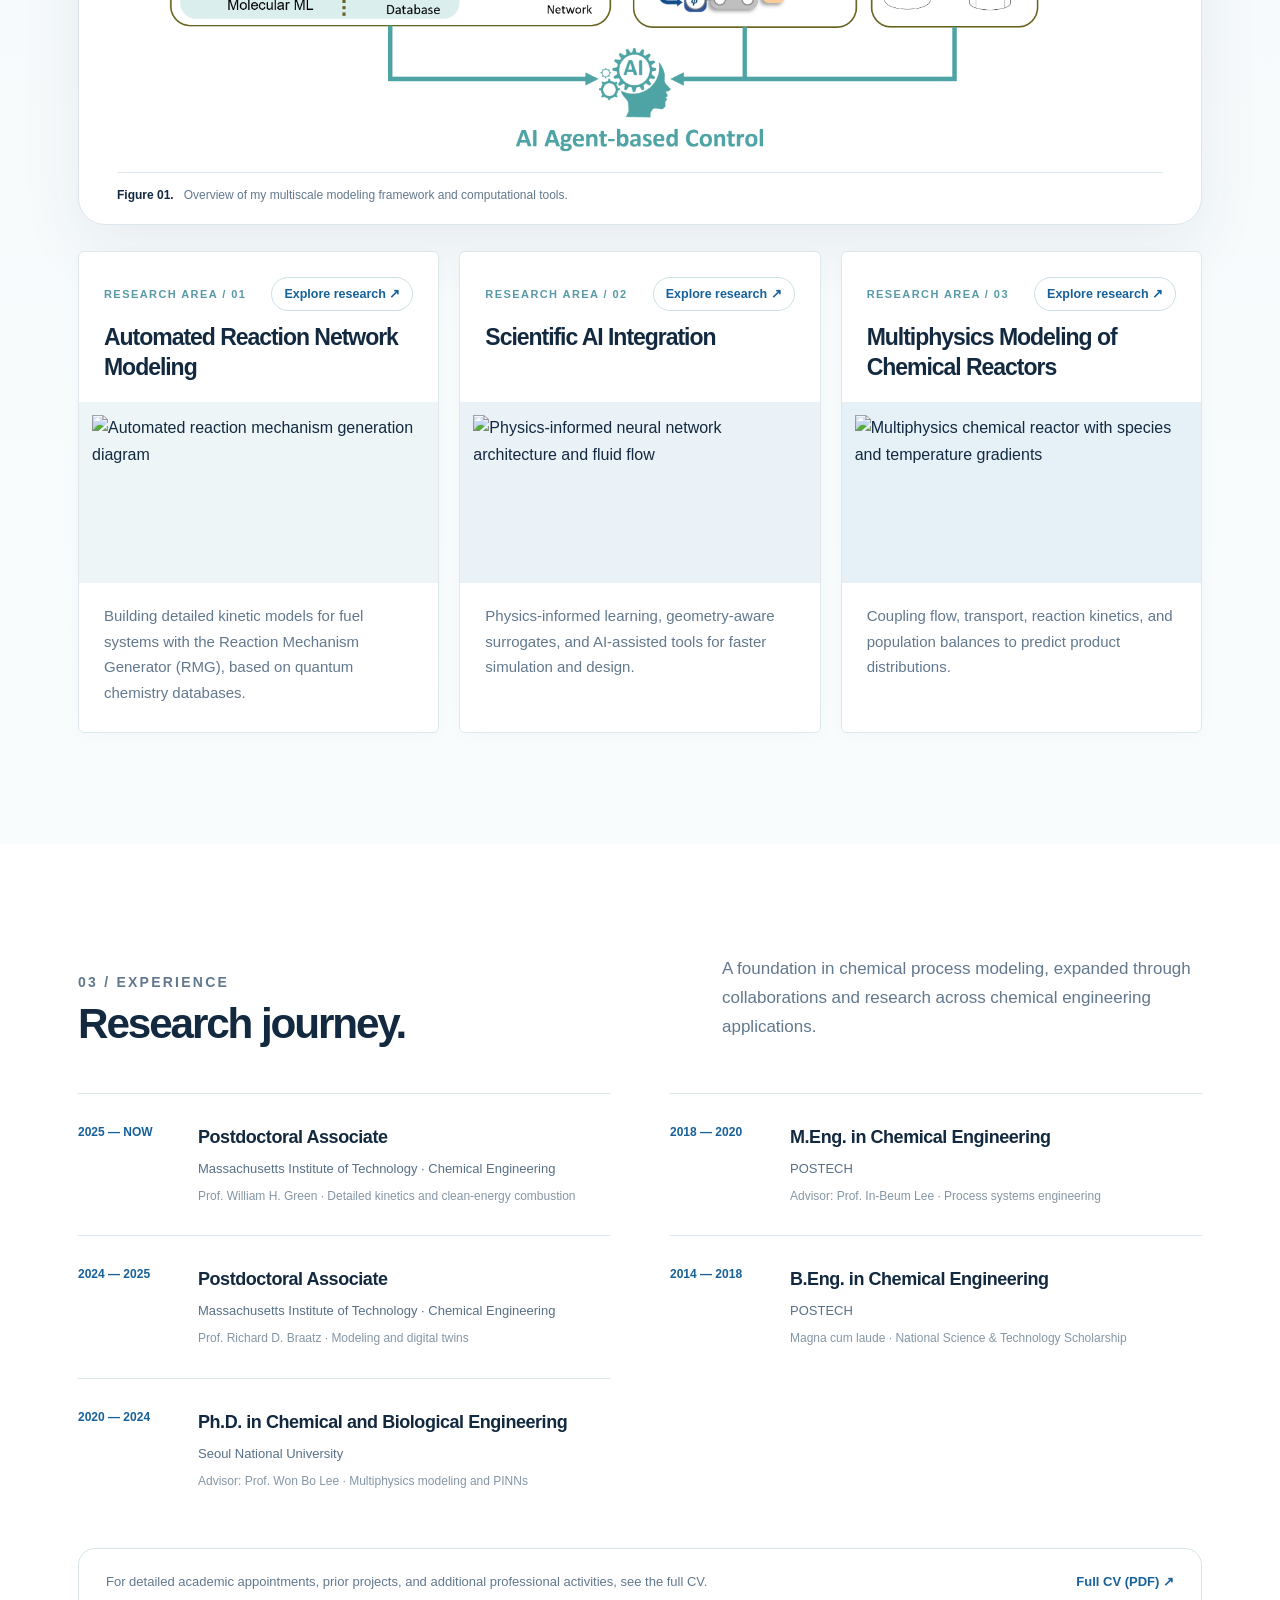
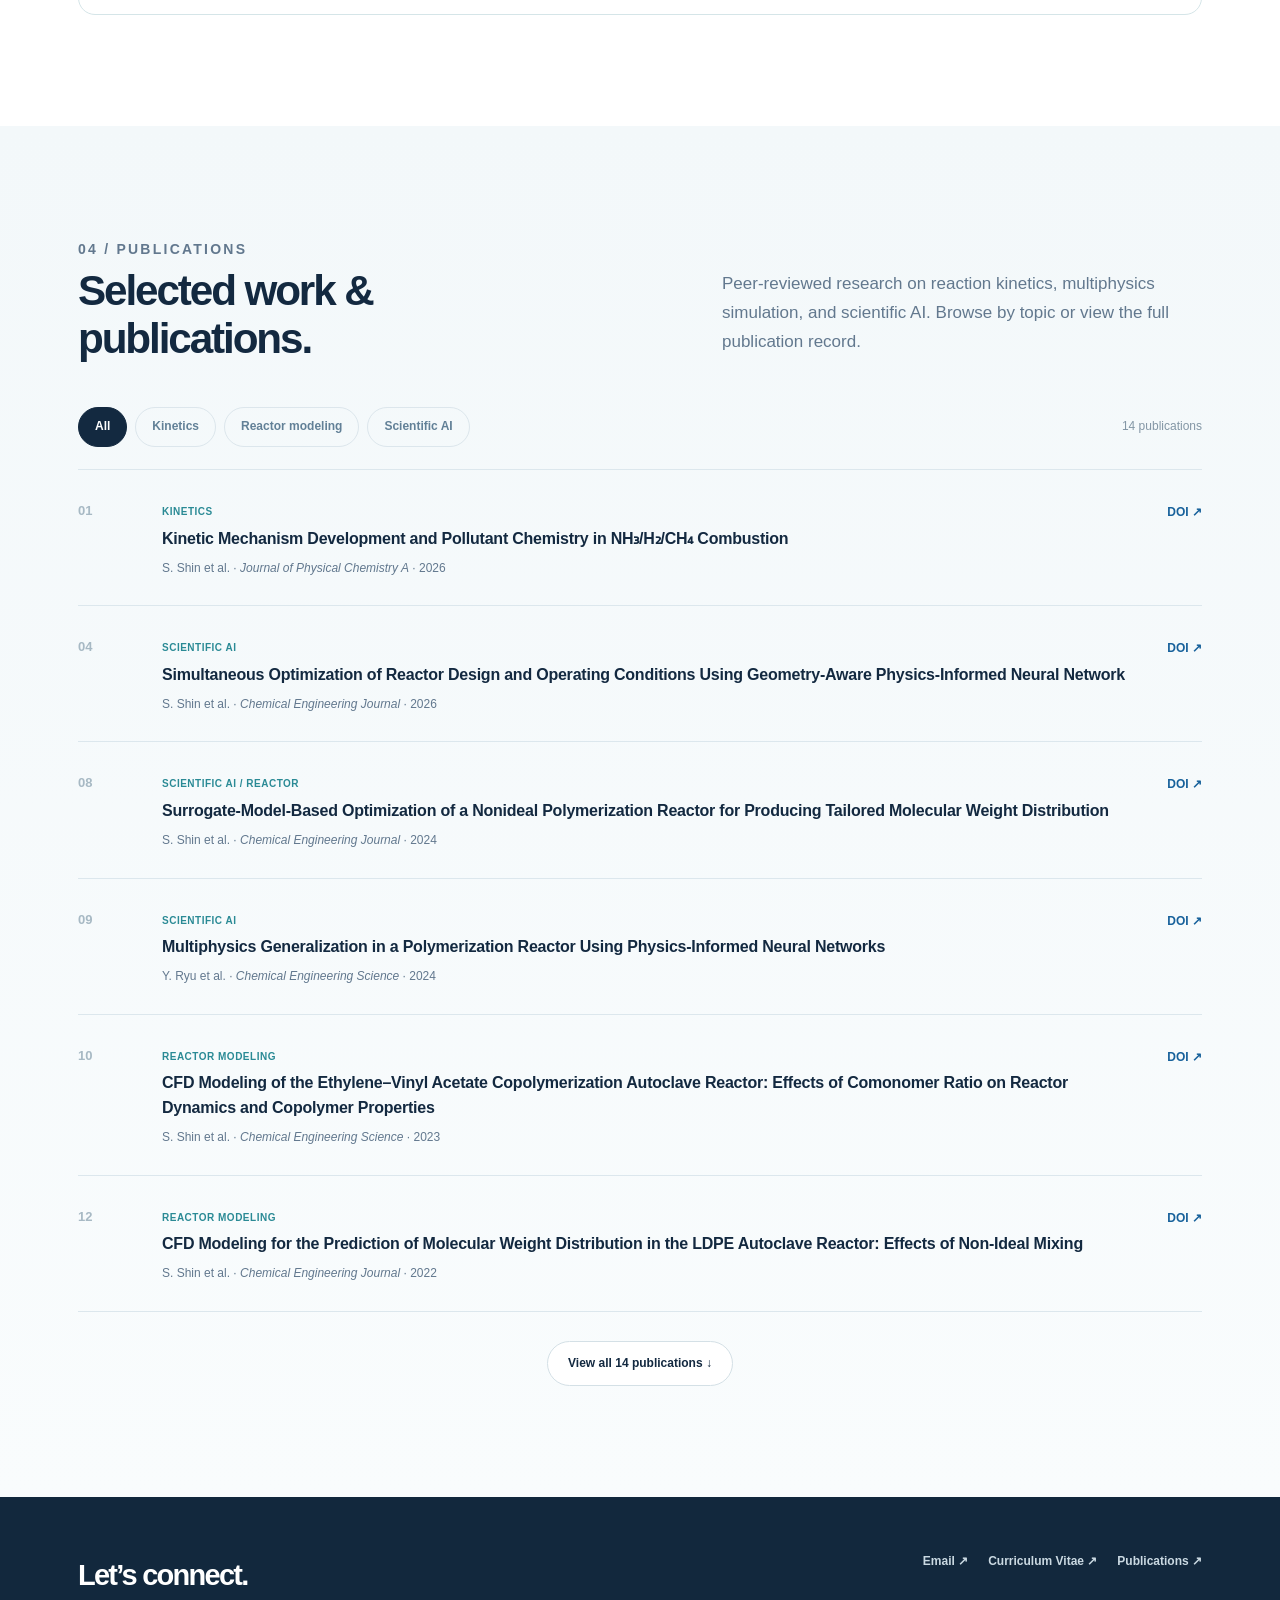
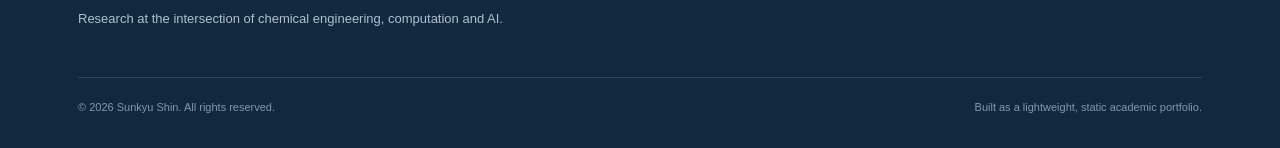
==== commit 1f9ccd69: "Update research framework figure Co-Authored-By: Claude Opus 5.5 <noreply@anthropic.com>" ====
--- a/index.html
+++ b/index.html
@@ -70,7 +70,7 @@
               <span>Research framework / Overview</span>
               <button class="zoom-figure" type="button" aria-label="Enlarge research framework figure">View larger ↗</button>
             </div>
-            <img src="assets/research-framework.png?v=20261022f" alt="Multiscale modeling framework integrating quantum chemistry, chemical kinetics, fluid dynamics, multiphysics, automated reaction networks, and AI" loading="lazy">
+            <img src="assets/research-framework.png?v=20261023c" alt="Multiscale modeling framework integrating quantum chemistry, chemical kinetics, fluid dynamics, multiphysics, automated reaction networks, and AI" loading="lazy">
             <div class="framework-caption">
               <b>Figure 01.</b>
               <span>Overview of my multiscale modeling framework and computational tools.</span>
@@ -340,7 +340,7 @@
     </main>
     <div class="figure-modal" role="dialog" aria-label="Enlarged research overview" aria-hidden="true">
       <button class="modal-close" type="button" aria-label="Close enlarged figure">×</button>
-      <img src="assets/research-framework.png?v=20261022f" alt="Enlarged multiscale modeling framework">
+      <img src="assets/research-framework.png?v=20261023c" alt="Enlarged multiscale modeling framework">
     </div>
     <footer class="footer">
       <div class="shell">
